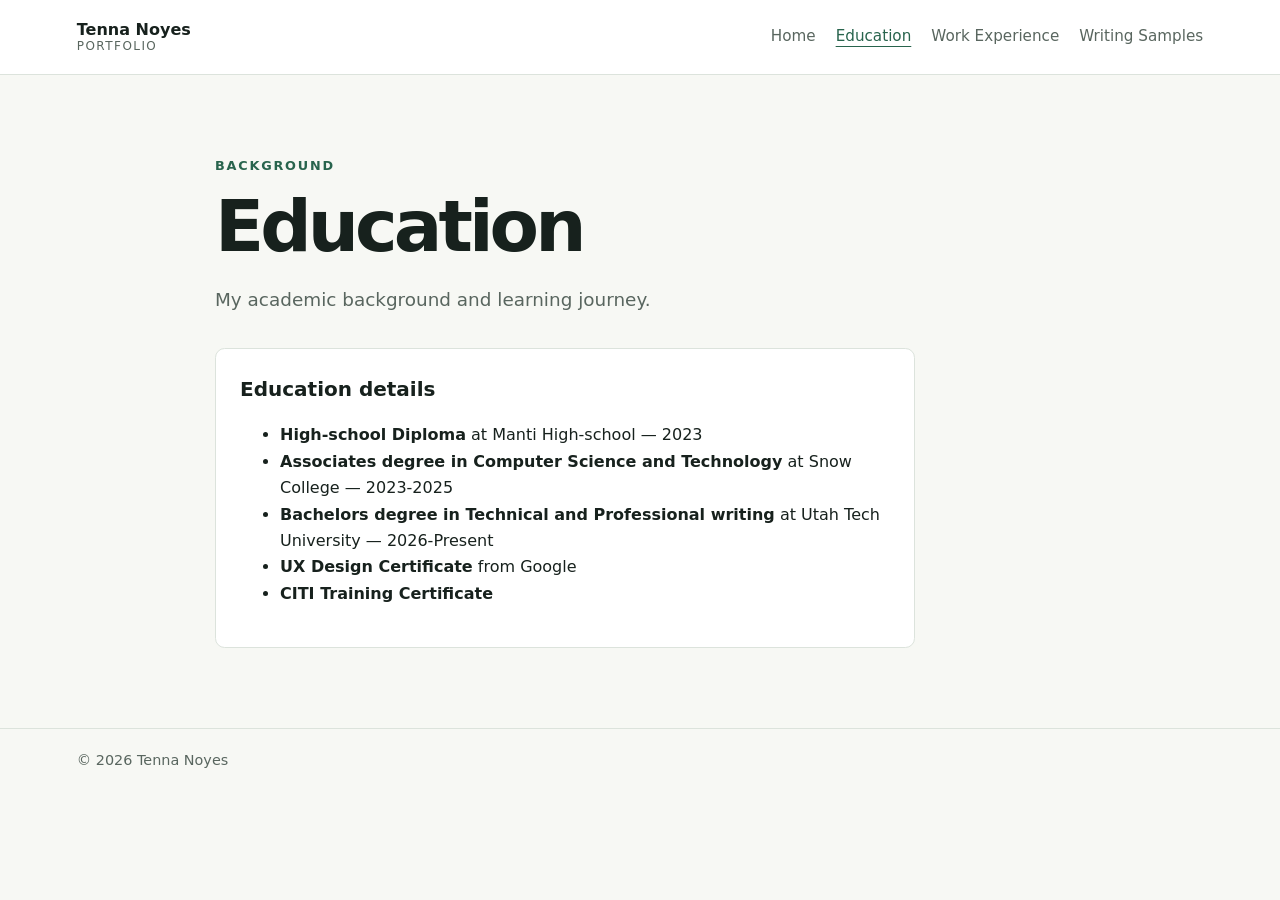
==== education.html @ 474c20e2 "Add education background entries to the education page" ====
<!doctype html>
<html lang="en">
<head>
  <meta charset="utf-8">
  <meta name="viewport" content="width=device-width, initial-scale=1">
  <meta name="description" content="Education and academic background of Tenna Noyes.">
  <title>Education | Tenna Noyes</title>
  <link rel="stylesheet" href="styles.css">
</head>
<body>
  <header class="site-header">
    <a class="brand" href="index.html">Tenna Noyes<span>Portfolio</span></a>
    <nav aria-label="Main navigation">
      <a href="index.html">Home</a>
      <a aria-current="page" href="education.html">Education</a>
      <a href="work-experience.html">Work Experience</a>
      <a href="writing-samples.html">Writing Samples</a>
    </nav>
  </header>
  <main class="content">
    <p class="eyebrow">Background</p>
    <h1>Education</h1>
    <p class="intro">My academic background and learning journey.</p>
    <section class="card" aria-labelledby="education-details">
      <h2 id="education-details">Education details</h2>
      <ul>
        <li><strong>High-school Diploma</strong> at Manti High-school — 2023</li>
        <li><strong>Associates degree in Computer Science and Technology</strong> at Snow College — 2023-2025</li>
        <li><strong>Bachelors degree in Technical and Professional writing</strong> at Utah Tech University — 2026-Present</li>
        <li><strong>UX Design Certificate</strong> from Google</li>
        <li><strong>CITI Training Certificate</strong></li>
      </ul>
    </section>
  </main>
  <footer><p>© <span id="year"></span> Tenna Noyes</p></footer>
  <script>document.getElementById('year').textContent = new Date().getFullYear();</script>
</body>
</html>
---- styles.css ----
* {
  box-sizing: border-box;
}

:root {
  color-scheme: light;
  --ink: #17211d;
  --muted: #59665f;
  --accent: #28644d;
  --paper: #f7f8f4;
  --line: #dce3dc;
}

body {
  margin: 0;
  background: var(--paper);
  color: var(--ink);
  font-family: system-ui, -apple-system, BlinkMacSystemFont, "Segoe UI", sans-serif;
  line-height: 1.65;
}

.site-header {
  display: flex;
  align-items: center;
  justify-content: space-between;
  gap: 1.5rem;
  padding: 1.25rem clamp(1.25rem, 6vw, 5rem);
  border-bottom: 1px solid var(--line);
  background: #fff;
}

.brand {
  color: var(--ink);
  font-weight: 750;
  line-height: 1.2;
  text-decoration: none;
  white-space: nowrap;
}

.brand span {
  display: block;
  color: var(--muted);
  font-size: .75rem;
  font-weight: 500;
  letter-spacing: .12em;
  text-transform: uppercase;
}

nav {
  display: flex;
  flex-wrap: wrap;
  gap: .35rem 1.25rem;
}

nav a {
  color: var(--muted);
  font-size: .95rem;
  text-decoration: none;
}

nav a:hover,
nav a[aria-current="page"] {
  color: var(--accent);
  text-decoration: underline;
  text-underline-offset: .3em;
}

.hero,
.content {
  width: min(100% - 2.5rem, 850px);
  margin: 0 auto;
}

.hero {
  min-height: 68vh;
  display: flex;
  flex-direction: column;
  align-items: flex-start;
  justify-content: center;
  padding: 5rem 0;
}

.content {
  min-height: 68vh;
  padding: 5rem 0;
}

.eyebrow {
  margin: 0 0 .75rem;
  color: var(--accent);
  font-size: .8rem;
  font-weight: 700;
  letter-spacing: .14em;
  text-transform: uppercase;
}

h1 {
  max-width: 760px;
  margin: 0;
  font-size: clamp(2.5rem, 7vw, 4.5rem);
  letter-spacing: -.055em;
  line-height: 1.08;
}

h2 {
  margin-top: 0;
  font-size: 1.25rem;
}

.intro {
  max-width: 650px;
  margin: 1.25rem 0 2rem;
  color: var(--muted);
  font-size: 1.15rem;
}

.button {
  display: inline-block;
  padding: .75rem 1.1rem;
  border-radius: .35rem;
  background: var(--accent);
  color: #fff;
  font-weight: 650;
  text-decoration: none;
}

.button:hover {
  background: #1d4d3a;
}

.card {
  max-width: 700px;
  margin-top: 2rem;
  padding: 1.5rem;
  border: 1px solid var(--line);
  border-radius: .6rem;
  background: #fff;
}

.card p {
  margin-bottom: 0;
  color: var(--muted);
}

footer {
  padding: 1.25rem clamp(1.25rem, 6vw, 5rem);
  border-top: 1px solid var(--line);
  color: var(--muted);
  font-size: .9rem;
}

footer p {
  margin: 0;
}

@media (max-width: 680px) {
  .site-header {
    align-items: flex-start;
    flex-direction: column;
  }

  nav {
    gap: .5rem 1rem;
  }

  nav a {
    font-size: .9rem;
  }

  .hero,
  .content {
    padding-top: 3.5rem;
    padding-bottom: 3.5rem;
  }
}
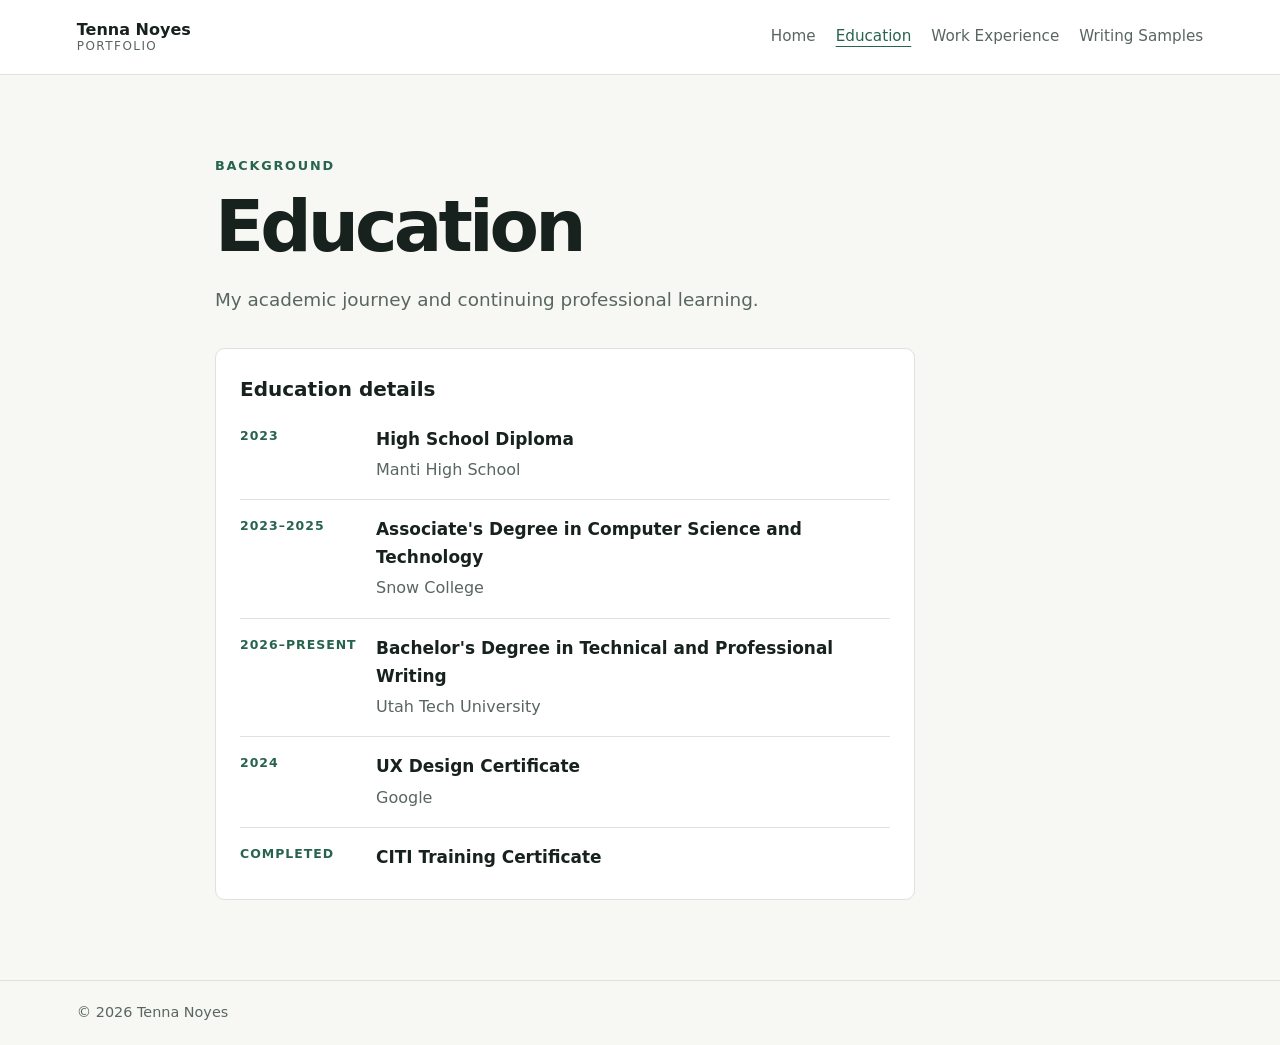
==== commit 2a736505: "Polish the education page layout and presentation while keeping the existing portfolio style." ====
--- a/education.html
+++ b/education.html
@@ -17,22 +17,62 @@
       <a href="writing-samples.html">Writing Samples</a>
     </nav>
   </header>
+
   <main class="content">
     <p class="eyebrow">Background</p>
     <h1>Education</h1>
-    <p class="intro">My academic background and learning journey.</p>
+    <p class="intro">My academic journey and continuing professional learning.</p>
+
     <section class="card" aria-labelledby="education-details">
       <h2 id="education-details">Education details</h2>
-      <ul>
-        <li><strong>High-school Diploma</strong> at Manti High-school — 2023</li>
-        <li><strong>Associates degree in Computer Science and Technology</strong> at Snow College — 2023-2025</li>
-        <li><strong>Bachelors degree in Technical and Professional writing</strong> at Utah Tech University — 2026-Present</li>
-        <li><strong>UX Design Certificate</strong> from Google</li>
-        <li><strong>CITI Training Certificate</strong></li>
+
+      <ul class="education-list">
+        <li class="education-item">
+          <span class="edu-year">2023</span>
+          <div class="edu-copy">
+            <h3>High School Diploma</h3>
+            <p>Manti High School</p>
+          </div>
+        </li>
+
+        <li class="education-item">
+          <span class="edu-year">2023–2025</span>
+          <div class="edu-copy">
+            <h3>Associate's Degree in Computer Science and Technology</h3>
+            <p>Snow College</p>
+          </div>
+        </li>
+
+        <li class="education-item">
+          <span class="edu-year">2026–Present</span>
+          <div class="edu-copy">
+            <h3>Bachelor's Degree in Technical and Professional Writing</h3>
+            <p>Utah Tech University</p>
+          </div>
+        </li>
+
+        <li class="education-item">
+          <span class="edu-year">2024</span>
+          <div class="edu-copy">
+            <h3>UX Design Certificate</h3>
+            <p>Google</p>
+          </div>
+        </li>
+
+        <li class="education-item">
+          <span class="edu-year">Completed</span>
+          <div class="edu-copy">
+            <h3>CITI Training Certificate</h3>
+          </div>
+        </li>
       </ul>
     </section>
   </main>
-  <footer><p>© <span id="year"></span> Tenna Noyes</p></footer>
+
+  <footer>
+    <p>© <span id="year"></span> Tenna Noyes</p>
+  </footer>
+
   <script>document.getElementById('year').textContent = new Date().getFullYear();</script>
 </body>
 </html>
--- a/styles.css
+++ b/styles.css
@@ -107,6 +107,11 @@
   font-size: 1.25rem;
 }
 
+h3 {
+  margin: 0 0 .2rem;
+  font-size: 1.06rem;
+}
+
 .intro {
   max-width: 650px;
   margin: 1.25rem 0 2rem;
@@ -142,6 +147,40 @@
   color: var(--muted);
 }
 
+.education-list {
+  list-style: none;
+  margin: 1.25rem 0 0;
+  padding: 0;
+  display: grid;
+  gap: 1rem;
+}
+
+.education-item {
+  display: grid;
+  grid-template-columns: 120px 1fr;
+  gap: 1rem;
+  align-items: flex-start;
+  padding-top: 1rem;
+  border-top: 1px solid var(--line);
+}
+
+.education-item:first-child {
+  padding-top: 0;
+  border-top: none;
+}
+
+.edu-year {
+  color: var(--accent);
+  font-size: .78rem;
+  font-weight: 700;
+  letter-spacing: .08em;
+  text-transform: uppercase;
+}
+
+.edu-copy p {
+  margin-top: .15rem;
+}
+
 footer {
   padding: 1.25rem clamp(1.25rem, 6vw, 5rem);
   border-top: 1px solid var(--line);
@@ -172,4 +211,9 @@
     padding-top: 3.5rem;
     padding-bottom: 3.5rem;
   }
-}
+
+  .education-item {
+    grid-template-columns: 1fr;
+    gap: .25rem;
+  }
+}
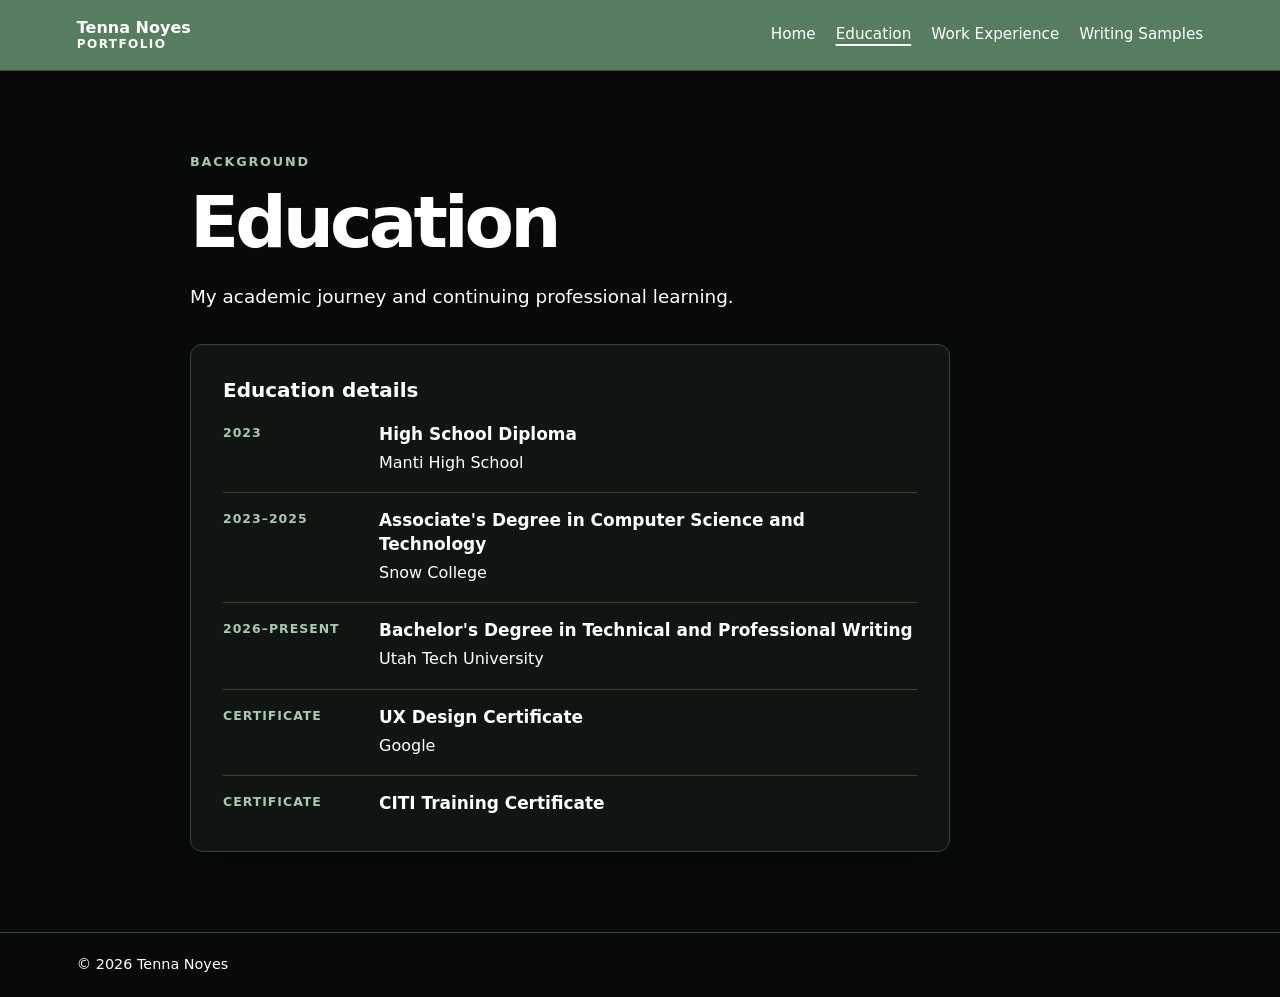
==== commit 8522b436: "Unify portfolio pages with dark theme, soft-green banners, and shared accessible styling." ====
--- a/education.html
+++ b/education.html
@@ -4,10 +4,12 @@
   <meta charset="utf-8">
   <meta name="viewport" content="width=device-width, initial-scale=1">
   <meta name="description" content="Education and academic background of Tenna Noyes.">
+  <meta name="theme-color" content="#070a08">
   <title>Education | Tenna Noyes</title>
   <link rel="stylesheet" href="styles.css">
 </head>
 <body>
+  <a class="skip-link" href="#main">Skip to content</a>
   <header class="site-header">
     <a class="brand" href="index.html">Tenna Noyes<span>Portfolio</span></a>
     <nav aria-label="Main navigation">
@@ -18,14 +20,13 @@
     </nav>
   </header>
 
-  <main class="content">
+  <main class="content" id="main">
     <p class="eyebrow">Background</p>
     <h1>Education</h1>
     <p class="intro">My academic journey and continuing professional learning.</p>
 
     <section class="card" aria-labelledby="education-details">
       <h2 id="education-details">Education details</h2>
-
       <ul class="education-list">
         <li class="education-item">
           <span class="edu-year">2023</span>
@@ -34,7 +35,6 @@
             <p>Manti High School</p>
           </div>
         </li>
-
         <li class="education-item">
           <span class="edu-year">2023–2025</span>
           <div class="edu-copy">
@@ -42,7 +42,6 @@
             <p>Snow College</p>
           </div>
         </li>
-
         <li class="education-item">
           <span class="edu-year">2026–Present</span>
           <div class="edu-copy">
@@ -50,17 +49,15 @@
             <p>Utah Tech University</p>
           </div>
         </li>
-
         <li class="education-item">
-          <span class="edu-year">2024</span>
+          <span class="edu-year">Certificate</span>
           <div class="edu-copy">
             <h3>UX Design Certificate</h3>
             <p>Google</p>
           </div>
         </li>
-
         <li class="education-item">
-          <span class="edu-year">Completed</span>
+          <span class="edu-year">Certificate</span>
           <div class="edu-copy">
             <h3>CITI Training Certificate</h3>
           </div>
@@ -69,10 +66,7 @@
     </section>
   </main>
 
-  <footer>
-    <p>© <span id="year"></span> Tenna Noyes</p>
-  </footer>
-
+  <footer><p>© <span id="year"></span> Tenna Noyes</p></footer>
   <script>document.getElementById('year').textContent = new Date().getFullYear();</script>
 </body>
 </html>
--- a/styles.css
+++ b/styles.css
@@ -3,16 +3,27 @@
 }
 
 :root {
-  color-scheme: light;
-  --ink: #17211d;
-  --muted: #59665f;
-  --accent: #28644d;
-  --paper: #f7f8f4;
-  --line: #dce3dc;
+  color-scheme: dark;
+  --ink: #fff;
+  --muted: #fff;
+  --accent: #a9c9ae;
+  --accent-deep: #567d60;
+  --paper: #070a08;
+  --surface: #101512;
+  --line: #34443a;
+  --content-width: 900px;
+}
+
+html {
+  scroll-behavior: smooth;
 }
 
 body {
-  margin: 0;
+  min-width: 320px;
+  min-height: 100vh;
+  margin: 0;
+  display: flex;
+  flex-direction: column;
   background: var(--paper);
   color: var(--ink);
   font-family: system-ui, -apple-system, BlinkMacSystemFont, "Segoe UI", sans-serif;
@@ -24,13 +35,13 @@
   align-items: center;
   justify-content: space-between;
   gap: 1.5rem;
-  padding: 1.25rem clamp(1.25rem, 6vw, 5rem);
+  padding: 1.1rem clamp(1.25rem, 6vw, 5rem);
+  background: var(--accent-deep);
   border-bottom: 1px solid var(--line);
-  background: #fff;
 }
 
 .brand {
-  color: var(--ink);
+  color: #fff;
   font-weight: 750;
   line-height: 1.2;
   text-decoration: none;
@@ -39,9 +50,9 @@
 
 .brand span {
   display: block;
-  color: var(--muted);
+  color: #fff;
   font-size: .75rem;
-  font-weight: 500;
+  font-weight: 600;
   letter-spacing: .12em;
   text-transform: uppercase;
 }
@@ -53,25 +64,48 @@
 }
 
 nav a {
-  color: var(--muted);
+  padding: .3rem 0;
+  color: #fff;
   font-size: .95rem;
   text-decoration: none;
+  text-underline-offset: .3em;
 }
 
 nav a:hover,
 nav a[aria-current="page"] {
-  color: var(--accent);
   text-decoration: underline;
-  text-underline-offset: .3em;
+  text-decoration-thickness: 2px;
+}
+
+:focus-visible {
+  outline: 3px solid var(--accent);
+  outline-offset: 4px;
+}
+
+.skip-link {
+  position: absolute;
+  z-index: 2;
+  top: .75rem;
+  left: .75rem;
+  padding: .6rem .9rem;
+  transform: translateY(-160%);
+  border-radius: .35rem;
+  background: var(--paper);
+  color: #fff;
+}
+
+.skip-link:focus {
+  transform: translateY(0);
 }
 
 .hero,
 .content {
-  width: min(100% - 2.5rem, 850px);
+  width: min(100% - 2.5rem, var(--content-width));
   margin: 0 auto;
 }
 
 .hero {
+  flex: 1;
   min-height: 68vh;
   display: flex;
   flex-direction: column;
@@ -81,7 +115,7 @@
 }
 
 .content {
-  min-height: 68vh;
+  flex: 1;
   padding: 5rem 0;
 }
 
@@ -89,7 +123,7 @@
   margin: 0 0 .75rem;
   color: var(--accent);
   font-size: .8rem;
-  font-weight: 700;
+  font-weight: 750;
   letter-spacing: .14em;
   text-transform: uppercase;
 }
@@ -103,48 +137,54 @@
 }
 
 h2 {
-  margin-top: 0;
+  margin: 0 0 1rem;
   font-size: 1.25rem;
+  line-height: 1.3;
 }
 
 h3 {
   margin: 0 0 .2rem;
   font-size: 1.06rem;
+  line-height: 1.4;
 }
 
 .intro {
   max-width: 650px;
   margin: 1.25rem 0 2rem;
-  color: var(--muted);
+  color: #fff;
   font-size: 1.15rem;
 }
 
 .button {
   display: inline-block;
   padding: .75rem 1.1rem;
-  border-radius: .35rem;
-  background: var(--accent);
-  color: #fff;
-  font-weight: 650;
+  border: 1px solid var(--accent);
+  border-radius: .4rem;
+  background: var(--accent-deep);
+  color: #fff;
+  font-weight: 700;
   text-decoration: none;
+  transition: background-color 160ms ease, transform 160ms ease;
 }
 
 .button:hover {
-  background: #1d4d3a;
+  background: #405f48;
+  transform: translateY(-2px);
 }
 
 .card {
-  max-width: 700px;
+  max-width: 760px;
   margin-top: 2rem;
-  padding: 1.5rem;
+  padding: clamp(1.25rem, 4vw, 2rem);
   border: 1px solid var(--line);
-  border-radius: .6rem;
-  background: #fff;
+  border-radius: .75rem;
+  background: var(--surface);
+  box-shadow: 0 1rem 2.5rem rgb(0 0 0 / 18%);
 }
 
 .card p {
-  margin-bottom: 0;
-  color: var(--muted);
+  margin: 0;
+  color: #fff;
 }
 
 .education-list {
@@ -157,22 +197,22 @@
 
 .education-item {
   display: grid;
-  grid-template-columns: 120px 1fr;
+  grid-template-columns: 140px 1fr;
   gap: 1rem;
-  align-items: flex-start;
+  align-items: start;
   padding-top: 1rem;
   border-top: 1px solid var(--line);
 }
 
 .education-item:first-child {
   padding-top: 0;
-  border-top: none;
+  border-top: 0;
 }
 
 .edu-year {
   color: var(--accent);
   font-size: .78rem;
-  font-weight: 700;
+  font-weight: 750;
   letter-spacing: .08em;
   text-transform: uppercase;
 }
@@ -182,9 +222,10 @@
 }
 
 footer {
+  margin-top: auto;
   padding: 1.25rem clamp(1.25rem, 6vw, 5rem);
   border-top: 1px solid var(--line);
-  color: var(--muted);
+  color: #fff;
   font-size: .9rem;
 }
 
@@ -196,6 +237,7 @@
   .site-header {
     align-items: flex-start;
     flex-direction: column;
+    gap: 1rem;
   }
 
   nav {
@@ -217,3 +259,15 @@
     gap: .25rem;
   }
 }
+
+@media (prefers-reduced-motion: reduce) {
+  html {
+    scroll-behavior: auto;
+  }
+
+  *,
+  *::before,
+  *::after {
+    transition-duration: .01ms !important;
+  }
+}
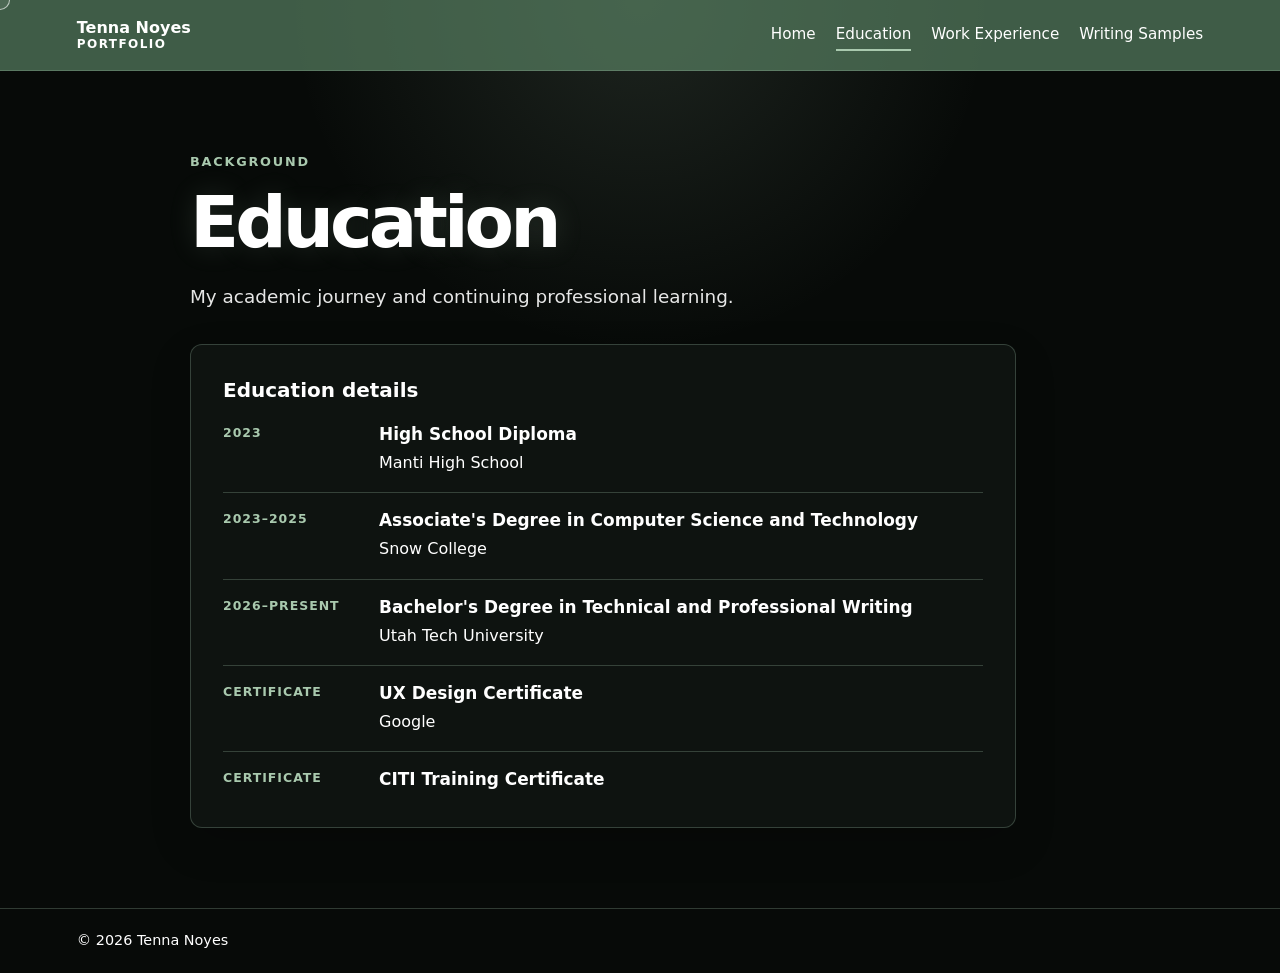
==== commit 22531aca: "Add floaty motion, soft page transitions, and custom cursor behavior to the portfolio site." ====
--- a/education.html
+++ b/education.html
@@ -67,6 +67,67 @@
   </main>
 
   <footer><p>© <span id="year"></span> Tenna Noyes</p></footer>
-  <script>document.getElementById('year').textContent = new Date().getFullYear();</script>
+  <script>
+    document.getElementById('year').textContent = new Date().getFullYear();
+
+    document.addEventListener('DOMContentLoaded', () => {
+      const body = document.body;
+      body.classList.add('is-ready');
+
+      const cursor = document.createElement('div');
+      cursor.classList.add('cursor');
+      document.body.appendChild(cursor);
+
+      const moveCursor = (event) => {
+        cursor.style.left = `${event.clientX}px`;
+        cursor.style.top = `${event.clientY}px`;
+      };
+
+      document.addEventListener('pointermove', moveCursor);
+
+      const clickableSelectors = [
+        'a',
+        'button',
+        'input',
+        'textarea',
+        'select',
+        '.button',
+        '.card',
+        '.brand',
+        'nav a'
+      ];
+
+      clickableSelectors.forEach((selector) => {
+        document.querySelectorAll(selector).forEach((element) => {
+          element.addEventListener('mouseenter', () => cursor.classList.add('is-hovering'));
+          element.addEventListener('mouseleave', () => cursor.classList.remove('is-hovering'));
+        });
+      });
+
+      document.querySelectorAll('a[href]').forEach((link) => {
+        const href = link.getAttribute('href');
+        if (!href || href.startsWith('#') || href.startsWith('mailto:') || href.startsWith('tel:')) {
+          return;
+        }
+
+        const isPageLink = href.endsWith('.html') || !href.includes('://');
+        if (!isPageLink) {
+          return;
+        }
+
+        link.addEventListener('click', (event) => {
+          if (link.target === '_blank') return;
+
+          event.preventDefault();
+          body.classList.remove('is-ready');
+          body.classList.add('page-transition');
+
+          setTimeout(() => {
+            window.location.href = href;
+          }, 220);
+        });
+      });
+    });
+  </script>
 </body>
 </html>
--- a/styles.css
+++ b/styles.css
@@ -1,17 +1,18 @@
-* {
-  box-sizing: border-box;
-}
-
 :root {
   color-scheme: dark;
   --ink: #fff;
-  --muted: #fff;
+  --muted: rgba(255, 255, 255, 0.8);
   --accent: #a9c9ae;
   --accent-deep: #567d60;
   --paper: #070a08;
   --surface: #101512;
-  --line: #34443a;
+  --line: rgba(168, 202, 177, 0.26);
   --content-width: 900px;
+  --motion-fast: 180ms;
+  --motion-medium: 260ms;
+  --ease-out: cubic-bezier(.2, .75, .25, 1);
+  --cursor-size: 18px;
+  --cursor-hover-size: 28px;
 }
 
 html {
@@ -24,10 +25,26 @@
   margin: 0;
   display: flex;
   flex-direction: column;
-  background: var(--paper);
+  background:
+    radial-gradient(circle at top, rgba(169, 201, 174, 0.14), transparent 30%),
+    var(--paper);
   color: var(--ink);
   font-family: system-ui, -apple-system, BlinkMacSystemFont, "Segoe UI", sans-serif;
   line-height: 1.65;
+  cursor: none;
+  opacity: 0;
+  transform: translateY(12px);
+  transition: opacity 420ms ease, transform 420ms ease;
+}
+
+body.is-ready {
+  opacity: 1;
+  transform: translateY(0);
+}
+
+body.page-transition {
+  opacity: 0;
+  transform: translateY(-10px);
 }
 
 .site-header {
@@ -36,8 +53,21 @@
   justify-content: space-between;
   gap: 1.5rem;
   padding: 1.1rem clamp(1.25rem, 6vw, 5rem);
-  background: var(--accent-deep);
+  background: rgba(86, 125, 96, 0.72);
   border-bottom: 1px solid var(--line);
+  backdrop-filter: blur(8px);
+  animation: floatIn 700ms var(--ease-out) both;
+}
+
+.brand,
+nav a,
+.button,
+.card,
+.education-item,
+.hero > *,
+.content > *,
+footer {
+  animation: floatIn 700ms var(--ease-out) both;
 }
 
 .brand {
@@ -46,6 +76,12 @@
   line-height: 1.2;
   text-decoration: none;
   white-space: nowrap;
+  transition: opacity var(--motion-fast) ease, transform var(--motion-fast) ease;
+}
+
+.brand:hover {
+  opacity: .82;
+  transform: translateY(-2px);
 }
 
 .brand span {
@@ -64,17 +100,36 @@
 }
 
 nav a {
+  position: relative;
   padding: .3rem 0;
   color: #fff;
   font-size: .95rem;
   text-decoration: none;
   text-underline-offset: .3em;
-}
-
-nav a:hover,
-nav a[aria-current="page"] {
-  text-decoration: underline;
-  text-decoration-thickness: 2px;
+  transition: opacity 180ms ease, transform 180ms ease;
+}
+
+nav a:hover {
+  opacity: 1;
+  transform: translateY(-1px);
+}
+
+nav a::after {
+  position: absolute;
+  right: 0;
+  bottom: .1rem;
+  left: 0;
+  height: 2px;
+  background: var(--accent);
+  content: "";
+  transform: scaleX(0);
+  transform-origin: left;
+  transition: transform var(--motion-fast) var(--ease-out);
+}
+
+nav a:hover::after,
+nav a[aria-current="page"]::after {
+  transform: scaleX(1);
 }
 
 :focus-visible {
@@ -92,6 +147,7 @@
   border-radius: .35rem;
   background: var(--paper);
   color: #fff;
+  transition: transform var(--motion-fast) ease;
 }
 
 .skip-link:focus {
@@ -126,6 +182,7 @@
   font-weight: 750;
   letter-spacing: .14em;
   text-transform: uppercase;
+  animation: pulseGlow 4.5s ease-in-out infinite alternate;
 }
 
 h1 {
@@ -134,6 +191,7 @@
   font-size: clamp(2.5rem, 7vw, 4.5rem);
   letter-spacing: -.055em;
   line-height: 1.08;
+  text-shadow: 0 0 28px rgba(169, 201, 174, 0.16);
 }
 
 h2 {
@@ -151,7 +209,7 @@
 .intro {
   max-width: 650px;
   margin: 1.25rem 0 2rem;
-  color: #fff;
+  color: rgba(255, 255, 255, 0.9);
   font-size: 1.15rem;
 }
 
@@ -164,12 +222,15 @@
   color: #fff;
   font-weight: 700;
   text-decoration: none;
-  transition: background-color 160ms ease, transform 160ms ease;
+  transition: background-color var(--motion-fast) ease, border-color var(--motion-fast) ease, box-shadow var(--motion-fast) ease, transform var(--motion-fast) var(--ease-out);
+  box-shadow: 0 0 0 rgba(0, 0, 0, 0);
 }
 
 .button:hover {
   background: #405f48;
-  transform: translateY(-2px);
+  border-color: #c4dfc8;
+  box-shadow: 0 .5rem 1.25rem rgb(0 0 0 / 24%);
+  transform: translateY(-2px) scale(1.02);
 }
 
 .card {
@@ -178,8 +239,16 @@
   padding: clamp(1.25rem, 4vw, 2rem);
   border: 1px solid var(--line);
   border-radius: .75rem;
-  background: var(--surface);
+  background: rgba(16, 21, 18, 0.92);
   box-shadow: 0 1rem 2.5rem rgb(0 0 0 / 18%);
+  transition: border-color var(--motion-medium) ease, box-shadow var(--motion-medium) ease, transform var(--motion-medium) var(--ease-out);
+  animation-delay: 0.1s;
+}
+
+.card:hover {
+  border-color: var(--accent-deep);
+  box-shadow: 0 1.25rem 3rem rgb(0 0 0 / 28%);
+  transform: translateY(-3px) scale(1.01);
 }
 
 .card p {
@@ -202,6 +271,12 @@
   align-items: start;
   padding-top: 1rem;
   border-top: 1px solid var(--line);
+  transition: border-color var(--motion-fast) ease, padding-left var(--motion-fast) var(--ease-out);
+}
+
+.education-item:hover {
+  padding-left: .35rem;
+  border-color: var(--accent-deep);
 }
 
 .education-item:first-child {
@@ -233,6 +308,62 @@
   margin: 0;
 }
 
+.cursor {
+  position: fixed;
+  left: 0;
+  top: 0;
+  width: var(--cursor-size);
+  height: var(--cursor-size);
+  border: 1px solid rgba(255, 255, 255, 0.72);
+  background: rgba(255, 255, 255, 0.08);
+  border-radius: 50%;
+  pointer-events: none;
+  transform: translate(-50%, -50%);
+  z-index: 9999;
+  mix-blend-mode: screen;
+  opacity: 0.9;
+  transition:
+    width 180ms ease,
+    height 180ms ease,
+    background-color 180ms ease,
+    border-color 180ms ease,
+    opacity 180ms ease,
+    transform 180ms ease;
+}
+
+.cursor.is-hovering {
+  width: var(--cursor-hover-size);
+  height: var(--cursor-hover-size);
+  background: rgba(255, 255, 255, 1);
+  border-color: rgba(255, 255, 255, 0);
+}
+
+@keyframes floatIn {
+  0% {
+    opacity: 0;
+    transform: translateY(18px);
+  }
+  50% {
+    opacity: 0.8;
+    transform: translateY(-5px);
+  }
+  100% {
+    opacity: 1;
+    transform: translateY(0);
+  }
+}
+
+@keyframes pulseGlow {
+  0% {
+    opacity: 0.75;
+    filter: drop-shadow(0 0 0 rgba(169, 201, 174, 0));
+  }
+  100% {
+    opacity: 1;
+    filter: drop-shadow(0 0 12px rgba(169, 201, 174, 0.22));
+  }
+}
+
 @media (max-width: 680px) {
   .site-header {
     align-items: flex-start;
@@ -260,6 +391,16 @@
   }
 }
 
+@media (pointer: coarse) {
+  .cursor {
+    display: none;
+  }
+
+  body {
+    cursor: auto;
+  }
+}
+
 @media (prefers-reduced-motion: reduce) {
   html {
     scroll-behavior: auto;
@@ -268,6 +409,9 @@
   *,
   *::before,
   *::after {
+    animation-duration: .01ms !important;
+    animation-iteration-count: 1 !important;
+    scroll-behavior: auto !important;
     transition-duration: .01ms !important;
   }
 }
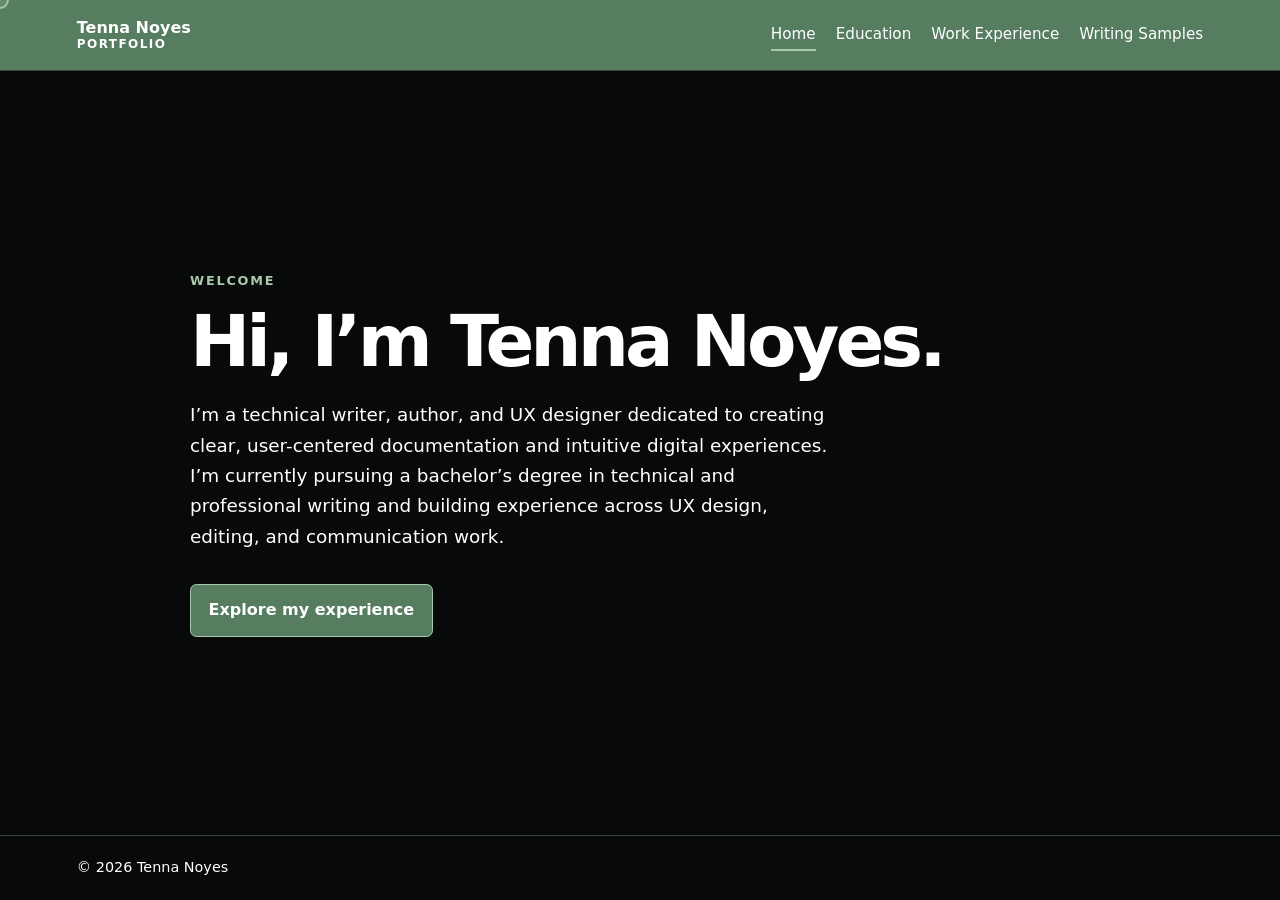
==== commit 87f08d6b: "Add shared cursor + page-transition logic and include it on every page for consistent behavior." ====
--- a/education.html
+++ b/education.html
@@ -3,9 +3,9 @@
 <head>
   <meta charset="utf-8">
   <meta name="viewport" content="width=device-width, initial-scale=1">
-  <meta name="description" content="Education and academic background of Tenna Noyes.">
+  <meta name="description" content="The portfolio of Tenna Noyes, a technical writer, author, and UX designer.">
   <meta name="theme-color" content="#070a08">
-  <title>Education | Tenna Noyes</title>
+  <title>Home | Tenna Noyes</title>
   <link rel="stylesheet" href="styles.css">
 </head>
 <body>
@@ -13,121 +13,19 @@
   <header class="site-header">
     <a class="brand" href="index.html">Tenna Noyes<span>Portfolio</span></a>
     <nav aria-label="Main navigation">
-      <a href="index.html">Home</a>
-      <a aria-current="page" href="education.html">Education</a>
+      <a aria-current="page" href="index.html">Home</a>
+      <a href="education.html">Education</a>
       <a href="work-experience.html">Work Experience</a>
       <a href="writing-samples.html">Writing Samples</a>
     </nav>
   </header>
-
-  <main class="content" id="main">
-    <p class="eyebrow">Background</p>
-    <h1>Education</h1>
-    <p class="intro">My academic journey and continuing professional learning.</p>
-
-    <section class="card" aria-labelledby="education-details">
-      <h2 id="education-details">Education details</h2>
-      <ul class="education-list">
-        <li class="education-item">
-          <span class="edu-year">2023</span>
-          <div class="edu-copy">
-            <h3>High School Diploma</h3>
-            <p>Manti High School</p>
-          </div>
-        </li>
-        <li class="education-item">
-          <span class="edu-year">2023–2025</span>
-          <div class="edu-copy">
-            <h3>Associate's Degree in Computer Science and Technology</h3>
-            <p>Snow College</p>
-          </div>
-        </li>
-        <li class="education-item">
-          <span class="edu-year">2026–Present</span>
-          <div class="edu-copy">
-            <h3>Bachelor's Degree in Technical and Professional Writing</h3>
-            <p>Utah Tech University</p>
-          </div>
-        </li>
-        <li class="education-item">
-          <span class="edu-year">Certificate</span>
-          <div class="edu-copy">
-            <h3>UX Design Certificate</h3>
-            <p>Google</p>
-          </div>
-        </li>
-        <li class="education-item">
-          <span class="edu-year">Certificate</span>
-          <div class="edu-copy">
-            <h3>CITI Training Certificate</h3>
-          </div>
-        </li>
-      </ul>
-    </section>
+  <main class="hero" id="main">
+    <p class="eyebrow">Welcome</p>
+    <h1>Hi, I’m Tenna Noyes.</h1>
+    <p class="intro">I’m a technical writer, author, and UX designer dedicated to creating clear, user-centered documentation and intuitive digital experiences. I’m currently pursuing a bachelor’s degree in technical and professional writing and building experience across UX design, editing, and communication work.</p>
+    <a class="button" href="work-experience.html">Explore my experience</a>
   </main>
-
   <footer><p>© <span id="year"></span> Tenna Noyes</p></footer>
-  <script>
-    document.getElementById('year').textContent = new Date().getFullYear();
-
-    document.addEventListener('DOMContentLoaded', () => {
-      const body = document.body;
-      body.classList.add('is-ready');
-
-      const cursor = document.createElement('div');
-      cursor.classList.add('cursor');
-      document.body.appendChild(cursor);
-
-      const moveCursor = (event) => {
-        cursor.style.left = `${event.clientX}px`;
-        cursor.style.top = `${event.clientY}px`;
-      };
-
-      document.addEventListener('pointermove', moveCursor);
-
-      const clickableSelectors = [
-        'a',
-        'button',
-        'input',
-        'textarea',
-        'select',
-        '.button',
-        '.card',
-        '.brand',
-        'nav a'
-      ];
-
-      clickableSelectors.forEach((selector) => {
-        document.querySelectorAll(selector).forEach((element) => {
-          element.addEventListener('mouseenter', () => cursor.classList.add('is-hovering'));
-          element.addEventListener('mouseleave', () => cursor.classList.remove('is-hovering'));
-        });
-      });
-
-      document.querySelectorAll('a[href]').forEach((link) => {
-        const href = link.getAttribute('href');
-        if (!href || href.startsWith('#') || href.startsWith('mailto:') || href.startsWith('tel:')) {
-          return;
-        }
-
-        const isPageLink = href.endsWith('.html') || !href.includes('://');
-        if (!isPageLink) {
-          return;
-        }
-
-        link.addEventListener('click', (event) => {
-          if (link.target === '_blank') return;
-
-          event.preventDefault();
-          body.classList.remove('is-ready');
-          body.classList.add('page-transition');
-
-          setTimeout(() => {
-            window.location.href = href;
-          }, 220);
-        });
-      });
-    });
-  </script>
+  <script src="script.js"></script>
 </body>
 </html>
--- a/styles.css
+++ b/styles.css
@@ -1,18 +1,23 @@
 :root {
   color-scheme: dark;
   --ink: #fff;
-  --muted: rgba(255, 255, 255, 0.8);
+  --muted: #fff;
   --accent: #a9c9ae;
   --accent-deep: #567d60;
   --paper: #070a08;
   --surface: #101512;
-  --line: rgba(168, 202, 177, 0.26);
+  --line: #34443a;
   --content-width: 900px;
   --motion-fast: 180ms;
   --motion-medium: 260ms;
   --ease-out: cubic-bezier(.2, .75, .25, 1);
   --cursor-size: 18px;
-  --cursor-hover-size: 28px;
+  --cursor-ring: rgba(169, 201, 174, 0.9);
+  --cursor-fill: rgba(169, 201, 174, 0.18);
+}
+
+* {
+  box-sizing: border-box;
 }
 
 html {
@@ -20,31 +25,67 @@
 }
 
 body {
+  position: relative;
   min-width: 320px;
   min-height: 100vh;
   margin: 0;
   display: flex;
   flex-direction: column;
-  background:
-    radial-gradient(circle at top, rgba(169, 201, 174, 0.14), transparent 30%),
-    var(--paper);
+  background: var(--paper);
   color: var(--ink);
   font-family: system-ui, -apple-system, BlinkMacSystemFont, "Segoe UI", sans-serif;
   line-height: 1.65;
   cursor: none;
+}
+
+.cursor {
+  position: fixed;
+  left: 0;
+  top: 0;
+  width: var(--cursor-size);
+  height: var(--cursor-size);
+  border: 2px solid var(--cursor-ring);
+  border-radius: 50%;
+  background: var(--cursor-fill);
+  pointer-events: none;
+  transform: translate(-50%, -50%);
+  transition: width 180ms ease, height 180ms ease, border-color 180ms ease, background 180ms ease, opacity 180ms ease;
+  z-index: 9999;
   opacity: 0;
-  transform: translateY(12px);
-  transition: opacity 420ms ease, transform 420ms ease;
-}
-
-body.is-ready {
+}
+
+body.is-ready .cursor {
   opacity: 1;
-  transform: translateY(0);
+}
+
+.cursor.is-hovering {
+  width: 34px;
+  height: 34px;
+  border-color: #fff;
+  background: rgba(255, 255, 255, 0.08);
 }
 
 body.page-transition {
-  opacity: 0;
-  transform: translateY(-10px);
+  pointer-events: none;
+}
+
+body.page-transition::before {
+  content: "";
+  position: fixed;
+  inset: 0;
+  background: var(--paper);
+  z-index: 9998;
+  animation: pageFade 220ms ease forwards;
+}
+
+@keyframes pageFade {
+  0% {
+    opacity: 0;
+  }
+
+  100% {
+    opacity: 1;
+  }
 }
 
 .site-header {
@@ -53,21 +94,8 @@
   justify-content: space-between;
   gap: 1.5rem;
   padding: 1.1rem clamp(1.25rem, 6vw, 5rem);
-  background: rgba(86, 125, 96, 0.72);
+  background: var(--accent-deep);
   border-bottom: 1px solid var(--line);
-  backdrop-filter: blur(8px);
-  animation: floatIn 700ms var(--ease-out) both;
-}
-
-.brand,
-nav a,
-.button,
-.card,
-.education-item,
-.hero > *,
-.content > *,
-footer {
-  animation: floatIn 700ms var(--ease-out) both;
 }
 
 .brand {
@@ -76,12 +104,11 @@
   line-height: 1.2;
   text-decoration: none;
   white-space: nowrap;
-  transition: opacity var(--motion-fast) ease, transform var(--motion-fast) ease;
+  transition: opacity var(--motion-fast) ease;
 }
 
 .brand:hover {
   opacity: .82;
-  transform: translateY(-2px);
 }
 
 .brand span {
@@ -106,12 +133,6 @@
   font-size: .95rem;
   text-decoration: none;
   text-underline-offset: .3em;
-  transition: opacity 180ms ease, transform 180ms ease;
-}
-
-nav a:hover {
-  opacity: 1;
-  transform: translateY(-1px);
 }
 
 nav a::after {
@@ -182,7 +203,6 @@
   font-weight: 750;
   letter-spacing: .14em;
   text-transform: uppercase;
-  animation: pulseGlow 4.5s ease-in-out infinite alternate;
 }
 
 h1 {
@@ -191,7 +211,6 @@
   font-size: clamp(2.5rem, 7vw, 4.5rem);
   letter-spacing: -.055em;
   line-height: 1.08;
-  text-shadow: 0 0 28px rgba(169, 201, 174, 0.16);
 }
 
 h2 {
@@ -209,7 +228,7 @@
 .intro {
   max-width: 650px;
   margin: 1.25rem 0 2rem;
-  color: rgba(255, 255, 255, 0.9);
+  color: #fff;
   font-size: 1.15rem;
 }
 
@@ -223,14 +242,13 @@
   font-weight: 700;
   text-decoration: none;
   transition: background-color var(--motion-fast) ease, border-color var(--motion-fast) ease, box-shadow var(--motion-fast) ease, transform var(--motion-fast) var(--ease-out);
-  box-shadow: 0 0 0 rgba(0, 0, 0, 0);
 }
 
 .button:hover {
   background: #405f48;
   border-color: #c4dfc8;
   box-shadow: 0 .5rem 1.25rem rgb(0 0 0 / 24%);
-  transform: translateY(-2px) scale(1.02);
+  transform: translateY(-2px);
 }
 
 .card {
@@ -239,16 +257,15 @@
   padding: clamp(1.25rem, 4vw, 2rem);
   border: 1px solid var(--line);
   border-radius: .75rem;
-  background: rgba(16, 21, 18, 0.92);
+  background: var(--surface);
   box-shadow: 0 1rem 2.5rem rgb(0 0 0 / 18%);
   transition: border-color var(--motion-medium) ease, box-shadow var(--motion-medium) ease, transform var(--motion-medium) var(--ease-out);
-  animation-delay: 0.1s;
 }
 
 .card:hover {
   border-color: var(--accent-deep);
   box-shadow: 0 1.25rem 3rem rgb(0 0 0 / 28%);
-  transform: translateY(-3px) scale(1.01);
+  transform: translateY(-3px);
 }
 
 .card p {
@@ -308,62 +325,6 @@
   margin: 0;
 }
 
-.cursor {
-  position: fixed;
-  left: 0;
-  top: 0;
-  width: var(--cursor-size);
-  height: var(--cursor-size);
-  border: 1px solid rgba(255, 255, 255, 0.72);
-  background: rgba(255, 255, 255, 0.08);
-  border-radius: 50%;
-  pointer-events: none;
-  transform: translate(-50%, -50%);
-  z-index: 9999;
-  mix-blend-mode: screen;
-  opacity: 0.9;
-  transition:
-    width 180ms ease,
-    height 180ms ease,
-    background-color 180ms ease,
-    border-color 180ms ease,
-    opacity 180ms ease,
-    transform 180ms ease;
-}
-
-.cursor.is-hovering {
-  width: var(--cursor-hover-size);
-  height: var(--cursor-hover-size);
-  background: rgba(255, 255, 255, 1);
-  border-color: rgba(255, 255, 255, 0);
-}
-
-@keyframes floatIn {
-  0% {
-    opacity: 0;
-    transform: translateY(18px);
-  }
-  50% {
-    opacity: 0.8;
-    transform: translateY(-5px);
-  }
-  100% {
-    opacity: 1;
-    transform: translateY(0);
-  }
-}
-
-@keyframes pulseGlow {
-  0% {
-    opacity: 0.75;
-    filter: drop-shadow(0 0 0 rgba(169, 201, 174, 0));
-  }
-  100% {
-    opacity: 1;
-    filter: drop-shadow(0 0 12px rgba(169, 201, 174, 0.22));
-  }
-}
-
 @media (max-width: 680px) {
   .site-header {
     align-items: flex-start;
@@ -392,12 +353,13 @@
 }
 
 @media (pointer: coarse) {
+  html,
+  body {
+    cursor: auto;
+  }
+
   .cursor {
     display: none;
-  }
-
-  body {
-    cursor: auto;
   }
 }
 
@@ -415,3 +377,4 @@
     transition-duration: .01ms !important;
   }
 }
+
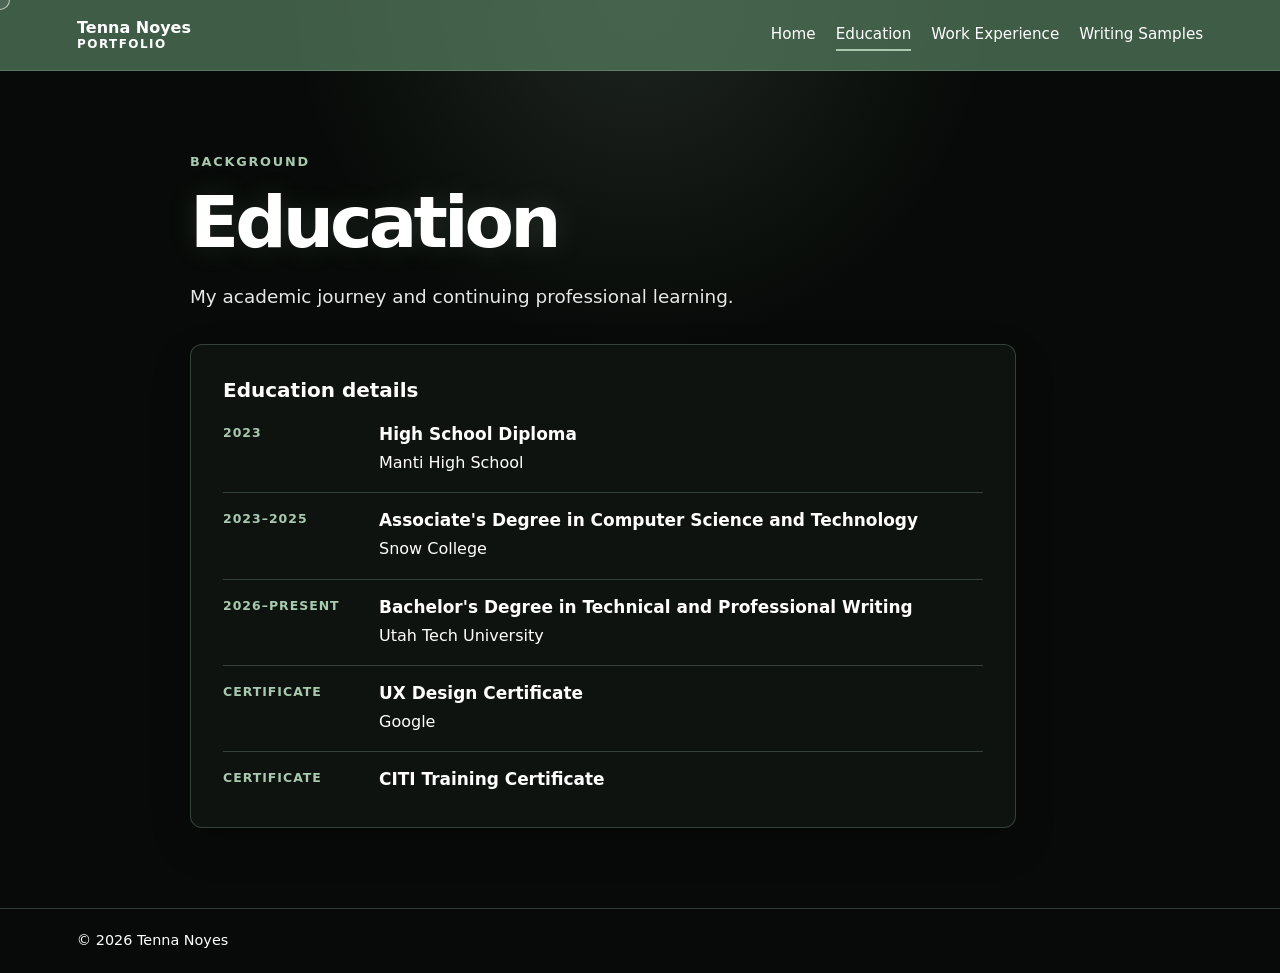
==== commit 9c536a9a: "Merge 22531aca4191476cf90c5fffa20fdc702c6f593c into 7a87ee9a6c3d8d42418674129a9a24df848ce0f3" ====
--- a/education.html
+++ b/education.html
@@ -3,9 +3,9 @@
 <head>
   <meta charset="utf-8">
   <meta name="viewport" content="width=device-width, initial-scale=1">
-  <meta name="description" content="The portfolio of Tenna Noyes, a technical writer, author, and UX designer.">
+  <meta name="description" content="Education and academic background of Tenna Noyes.">
   <meta name="theme-color" content="#070a08">
-  <title>Home | Tenna Noyes</title>
+  <title>Education | Tenna Noyes</title>
   <link rel="stylesheet" href="styles.css">
 </head>
 <body>
@@ -13,19 +13,121 @@
   <header class="site-header">
     <a class="brand" href="index.html">Tenna Noyes<span>Portfolio</span></a>
     <nav aria-label="Main navigation">
-      <a aria-current="page" href="index.html">Home</a>
-      <a href="education.html">Education</a>
+      <a href="index.html">Home</a>
+      <a aria-current="page" href="education.html">Education</a>
       <a href="work-experience.html">Work Experience</a>
       <a href="writing-samples.html">Writing Samples</a>
     </nav>
   </header>
-  <main class="hero" id="main">
-    <p class="eyebrow">Welcome</p>
-    <h1>Hi, I’m Tenna Noyes.</h1>
-    <p class="intro">I’m a technical writer, author, and UX designer dedicated to creating clear, user-centered documentation and intuitive digital experiences. I’m currently pursuing a bachelor’s degree in technical and professional writing and building experience across UX design, editing, and communication work.</p>
-    <a class="button" href="work-experience.html">Explore my experience</a>
+
+  <main class="content" id="main">
+    <p class="eyebrow">Background</p>
+    <h1>Education</h1>
+    <p class="intro">My academic journey and continuing professional learning.</p>
+
+    <section class="card" aria-labelledby="education-details">
+      <h2 id="education-details">Education details</h2>
+      <ul class="education-list">
+        <li class="education-item">
+          <span class="edu-year">2023</span>
+          <div class="edu-copy">
+            <h3>High School Diploma</h3>
+            <p>Manti High School</p>
+          </div>
+        </li>
+        <li class="education-item">
+          <span class="edu-year">2023–2025</span>
+          <div class="edu-copy">
+            <h3>Associate's Degree in Computer Science and Technology</h3>
+            <p>Snow College</p>
+          </div>
+        </li>
+        <li class="education-item">
+          <span class="edu-year">2026–Present</span>
+          <div class="edu-copy">
+            <h3>Bachelor's Degree in Technical and Professional Writing</h3>
+            <p>Utah Tech University</p>
+          </div>
+        </li>
+        <li class="education-item">
+          <span class="edu-year">Certificate</span>
+          <div class="edu-copy">
+            <h3>UX Design Certificate</h3>
+            <p>Google</p>
+          </div>
+        </li>
+        <li class="education-item">
+          <span class="edu-year">Certificate</span>
+          <div class="edu-copy">
+            <h3>CITI Training Certificate</h3>
+          </div>
+        </li>
+      </ul>
+    </section>
   </main>
+
   <footer><p>© <span id="year"></span> Tenna Noyes</p></footer>
-  <script src="script.js"></script>
+  <script>
+    document.getElementById('year').textContent = new Date().getFullYear();
+
+    document.addEventListener('DOMContentLoaded', () => {
+      const body = document.body;
+      body.classList.add('is-ready');
+
+      const cursor = document.createElement('div');
+      cursor.classList.add('cursor');
+      document.body.appendChild(cursor);
+
+      const moveCursor = (event) => {
+        cursor.style.left = `${event.clientX}px`;
+        cursor.style.top = `${event.clientY}px`;
+      };
+
+      document.addEventListener('pointermove', moveCursor);
+
+      const clickableSelectors = [
+        'a',
+        'button',
+        'input',
+        'textarea',
+        'select',
+        '.button',
+        '.card',
+        '.brand',
+        'nav a'
+      ];
+
+      clickableSelectors.forEach((selector) => {
+        document.querySelectorAll(selector).forEach((element) => {
+          element.addEventListener('mouseenter', () => cursor.classList.add('is-hovering'));
+          element.addEventListener('mouseleave', () => cursor.classList.remove('is-hovering'));
+        });
+      });
+
+      document.querySelectorAll('a[href]').forEach((link) => {
+        const href = link.getAttribute('href');
+        if (!href || href.startsWith('#') || href.startsWith('mailto:') || href.startsWith('tel:')) {
+          return;
+        }
+
+        const isPageLink = href.endsWith('.html') || !href.includes('://');
+        if (!isPageLink) {
+          return;
+        }
+
+        link.addEventListener('click', (event) => {
+          if (link.target === '_blank') return;
+
+          event.preventDefault();
+          body.classList.remove('is-ready');
+          body.classList.add('page-transition');
+
+          setTimeout(() => {
+            window.location.href = href;
+          }, 220);
+        });
+      });
+    });
+  </script>
 </body>
 </html>
--- a/styles.css
+++ b/styles.css
@@ -1,23 +1,18 @@
 :root {
   color-scheme: dark;
   --ink: #fff;
-  --muted: #fff;
+  --muted: rgba(255, 255, 255, 0.8);
   --accent: #a9c9ae;
   --accent-deep: #567d60;
   --paper: #070a08;
   --surface: #101512;
-  --line: #34443a;
+  --line: rgba(168, 202, 177, 0.26);
   --content-width: 900px;
   --motion-fast: 180ms;
   --motion-medium: 260ms;
   --ease-out: cubic-bezier(.2, .75, .25, 1);
   --cursor-size: 18px;
-  --cursor-ring: rgba(169, 201, 174, 0.9);
-  --cursor-fill: rgba(169, 201, 174, 0.18);
-}
-
-* {
-  box-sizing: border-box;
+  --cursor-hover-size: 28px;
 }
 
 html {
@@ -25,67 +20,31 @@
 }
 
 body {
-  position: relative;
   min-width: 320px;
   min-height: 100vh;
   margin: 0;
   display: flex;
   flex-direction: column;
-  background: var(--paper);
+  background:
+    radial-gradient(circle at top, rgba(169, 201, 174, 0.14), transparent 30%),
+    var(--paper);
   color: var(--ink);
   font-family: system-ui, -apple-system, BlinkMacSystemFont, "Segoe UI", sans-serif;
   line-height: 1.65;
   cursor: none;
-}
-
-.cursor {
-  position: fixed;
-  left: 0;
-  top: 0;
-  width: var(--cursor-size);
-  height: var(--cursor-size);
-  border: 2px solid var(--cursor-ring);
-  border-radius: 50%;
-  background: var(--cursor-fill);
-  pointer-events: none;
-  transform: translate(-50%, -50%);
-  transition: width 180ms ease, height 180ms ease, border-color 180ms ease, background 180ms ease, opacity 180ms ease;
-  z-index: 9999;
   opacity: 0;
-}
-
-body.is-ready .cursor {
+  transform: translateY(12px);
+  transition: opacity 420ms ease, transform 420ms ease;
+}
+
+body.is-ready {
   opacity: 1;
-}
-
-.cursor.is-hovering {
-  width: 34px;
-  height: 34px;
-  border-color: #fff;
-  background: rgba(255, 255, 255, 0.08);
+  transform: translateY(0);
 }
 
 body.page-transition {
-  pointer-events: none;
-}
-
-body.page-transition::before {
-  content: "";
-  position: fixed;
-  inset: 0;
-  background: var(--paper);
-  z-index: 9998;
-  animation: pageFade 220ms ease forwards;
-}
-
-@keyframes pageFade {
-  0% {
-    opacity: 0;
-  }
-
-  100% {
-    opacity: 1;
-  }
+  opacity: 0;
+  transform: translateY(-10px);
 }
 
 .site-header {
@@ -94,8 +53,21 @@
   justify-content: space-between;
   gap: 1.5rem;
   padding: 1.1rem clamp(1.25rem, 6vw, 5rem);
-  background: var(--accent-deep);
+  background: rgba(86, 125, 96, 0.72);
   border-bottom: 1px solid var(--line);
+  backdrop-filter: blur(8px);
+  animation: floatIn 700ms var(--ease-out) both;
+}
+
+.brand,
+nav a,
+.button,
+.card,
+.education-item,
+.hero > *,
+.content > *,
+footer {
+  animation: floatIn 700ms var(--ease-out) both;
 }
 
 .brand {
@@ -104,11 +76,12 @@
   line-height: 1.2;
   text-decoration: none;
   white-space: nowrap;
-  transition: opacity var(--motion-fast) ease;
+  transition: opacity var(--motion-fast) ease, transform var(--motion-fast) ease;
 }
 
 .brand:hover {
   opacity: .82;
+  transform: translateY(-2px);
 }
 
 .brand span {
@@ -133,6 +106,12 @@
   font-size: .95rem;
   text-decoration: none;
   text-underline-offset: .3em;
+  transition: opacity 180ms ease, transform 180ms ease;
+}
+
+nav a:hover {
+  opacity: 1;
+  transform: translateY(-1px);
 }
 
 nav a::after {
@@ -203,6 +182,7 @@
   font-weight: 750;
   letter-spacing: .14em;
   text-transform: uppercase;
+  animation: pulseGlow 4.5s ease-in-out infinite alternate;
 }
 
 h1 {
@@ -211,6 +191,7 @@
   font-size: clamp(2.5rem, 7vw, 4.5rem);
   letter-spacing: -.055em;
   line-height: 1.08;
+  text-shadow: 0 0 28px rgba(169, 201, 174, 0.16);
 }
 
 h2 {
@@ -228,7 +209,7 @@
 .intro {
   max-width: 650px;
   margin: 1.25rem 0 2rem;
-  color: #fff;
+  color: rgba(255, 255, 255, 0.9);
   font-size: 1.15rem;
 }
 
@@ -242,13 +223,14 @@
   font-weight: 700;
   text-decoration: none;
   transition: background-color var(--motion-fast) ease, border-color var(--motion-fast) ease, box-shadow var(--motion-fast) ease, transform var(--motion-fast) var(--ease-out);
+  box-shadow: 0 0 0 rgba(0, 0, 0, 0);
 }
 
 .button:hover {
   background: #405f48;
   border-color: #c4dfc8;
   box-shadow: 0 .5rem 1.25rem rgb(0 0 0 / 24%);
-  transform: translateY(-2px);
+  transform: translateY(-2px) scale(1.02);
 }
 
 .card {
@@ -257,15 +239,16 @@
   padding: clamp(1.25rem, 4vw, 2rem);
   border: 1px solid var(--line);
   border-radius: .75rem;
-  background: var(--surface);
+  background: rgba(16, 21, 18, 0.92);
   box-shadow: 0 1rem 2.5rem rgb(0 0 0 / 18%);
   transition: border-color var(--motion-medium) ease, box-shadow var(--motion-medium) ease, transform var(--motion-medium) var(--ease-out);
+  animation-delay: 0.1s;
 }
 
 .card:hover {
   border-color: var(--accent-deep);
   box-shadow: 0 1.25rem 3rem rgb(0 0 0 / 28%);
-  transform: translateY(-3px);
+  transform: translateY(-3px) scale(1.01);
 }
 
 .card p {
@@ -325,6 +308,62 @@
   margin: 0;
 }
 
+.cursor {
+  position: fixed;
+  left: 0;
+  top: 0;
+  width: var(--cursor-size);
+  height: var(--cursor-size);
+  border: 1px solid rgba(255, 255, 255, 0.72);
+  background: rgba(255, 255, 255, 0.08);
+  border-radius: 50%;
+  pointer-events: none;
+  transform: translate(-50%, -50%);
+  z-index: 9999;
+  mix-blend-mode: screen;
+  opacity: 0.9;
+  transition:
+    width 180ms ease,
+    height 180ms ease,
+    background-color 180ms ease,
+    border-color 180ms ease,
+    opacity 180ms ease,
+    transform 180ms ease;
+}
+
+.cursor.is-hovering {
+  width: var(--cursor-hover-size);
+  height: var(--cursor-hover-size);
+  background: rgba(255, 255, 255, 1);
+  border-color: rgba(255, 255, 255, 0);
+}
+
+@keyframes floatIn {
+  0% {
+    opacity: 0;
+    transform: translateY(18px);
+  }
+  50% {
+    opacity: 0.8;
+    transform: translateY(-5px);
+  }
+  100% {
+    opacity: 1;
+    transform: translateY(0);
+  }
+}
+
+@keyframes pulseGlow {
+  0% {
+    opacity: 0.75;
+    filter: drop-shadow(0 0 0 rgba(169, 201, 174, 0));
+  }
+  100% {
+    opacity: 1;
+    filter: drop-shadow(0 0 12px rgba(169, 201, 174, 0.22));
+  }
+}
+
 @media (max-width: 680px) {
   .site-header {
     align-items: flex-start;
@@ -353,13 +392,12 @@
 }
 
 @media (pointer: coarse) {
-  html,
+  .cursor {
+    display: none;
+  }
+
   body {
     cursor: auto;
-  }
-
-  .cursor {
-    display: none;
   }
 }
 
@@ -377,4 +415,3 @@
     transition-duration: .01ms !important;
   }
 }
-
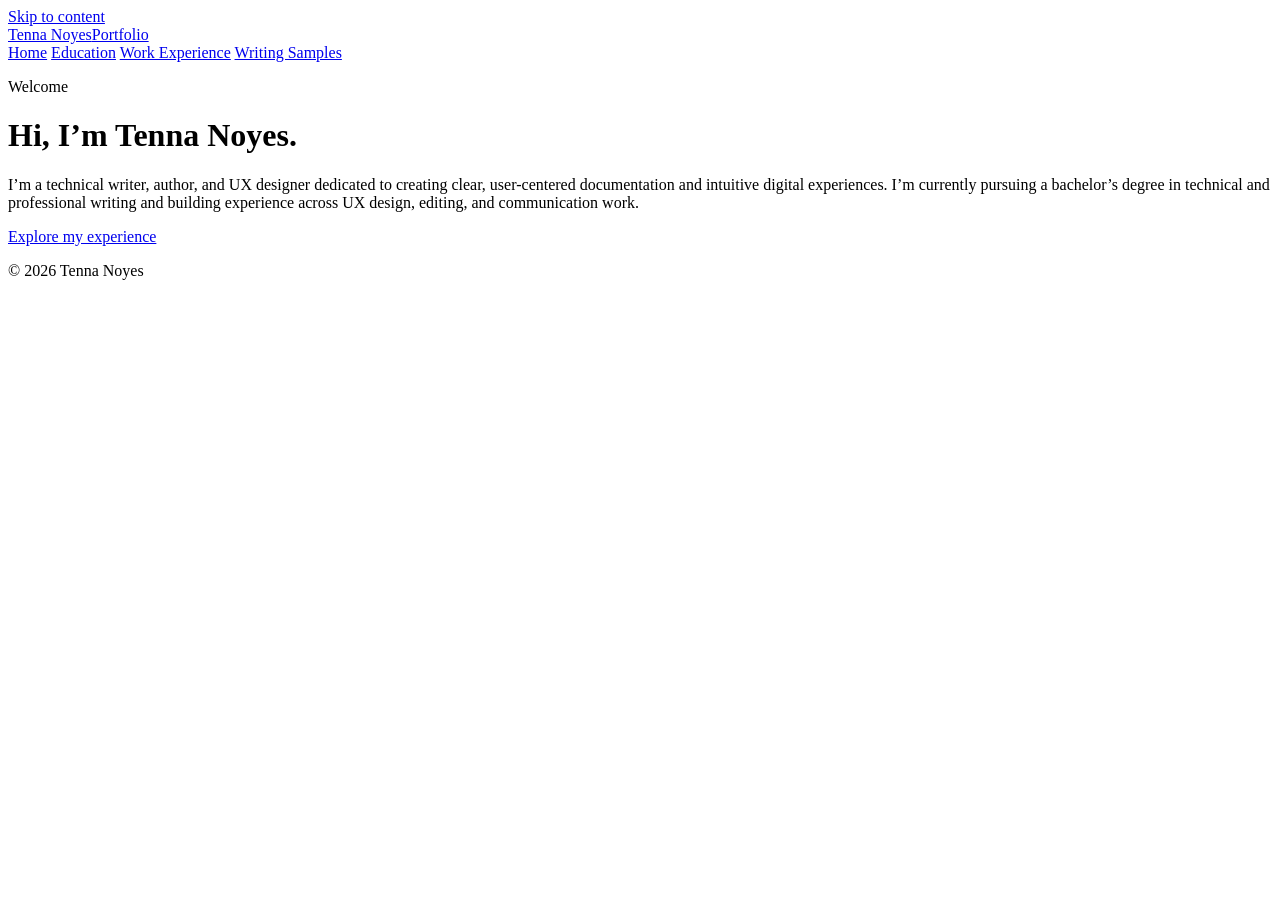
==== commit c7a6483b: "Merge pull request #2 from noyestenna-aaa/fix/page-transitions-custom-cursor Fix/page transitions cu" ====
--- a/education.html
+++ b/education.html
@@ -3,9 +3,9 @@
 <head>
   <meta charset="utf-8">
   <meta name="viewport" content="width=device-width, initial-scale=1">
-  <meta name="description" content="Education and academic background of Tenna Noyes.">
+  <meta name="description" content="The portfolio of Tenna Noyes, a technical writer, author, and UX designer.">
   <meta name="theme-color" content="#070a08">
-  <title>Education | Tenna Noyes</title>
+  <title>Home | Tenna Noyes</title>
   <link rel="stylesheet" href="styles.css">
 </head>
 <body>
@@ -13,121 +13,19 @@
   <header class="site-header">
     <a class="brand" href="index.html">Tenna Noyes<span>Portfolio</span></a>
     <nav aria-label="Main navigation">
-      <a href="index.html">Home</a>
-      <a aria-current="page" href="education.html">Education</a>
+      <a aria-current="page" href="index.html">Home</a>
+      <a href="education.html">Education</a>
       <a href="work-experience.html">Work Experience</a>
       <a href="writing-samples.html">Writing Samples</a>
     </nav>
   </header>
-
-  <main class="content" id="main">
-    <p class="eyebrow">Background</p>
-    <h1>Education</h1>
-    <p class="intro">My academic journey and continuing professional learning.</p>
-
-    <section class="card" aria-labelledby="education-details">
-      <h2 id="education-details">Education details</h2>
-      <ul class="education-list">
-        <li class="education-item">
-          <span class="edu-year">2023</span>
-          <div class="edu-copy">
-            <h3>High School Diploma</h3>
-            <p>Manti High School</p>
-          </div>
-        </li>
-        <li class="education-item">
-          <span class="edu-year">2023–2025</span>
-          <div class="edu-copy">
-            <h3>Associate's Degree in Computer Science and Technology</h3>
-            <p>Snow College</p>
-          </div>
-        </li>
-        <li class="education-item">
-          <span class="edu-year">2026–Present</span>
-          <div class="edu-copy">
-            <h3>Bachelor's Degree in Technical and Professional Writing</h3>
-            <p>Utah Tech University</p>
-          </div>
-        </li>
-        <li class="education-item">
-          <span class="edu-year">Certificate</span>
-          <div class="edu-copy">
-            <h3>UX Design Certificate</h3>
-            <p>Google</p>
-          </div>
-        </li>
-        <li class="education-item">
-          <span class="edu-year">Certificate</span>
-          <div class="edu-copy">
-            <h3>CITI Training Certificate</h3>
-          </div>
-        </li>
-      </ul>
-    </section>
+  <main class="hero" id="main">
+    <p class="eyebrow">Welcome</p>
+    <h1>Hi, I’m Tenna Noyes.</h1>
+    <p class="intro">I’m a technical writer, author, and UX designer dedicated to creating clear, user-centered documentation and intuitive digital experiences. I’m currently pursuing a bachelor’s degree in technical and professional writing and building experience across UX design, editing, and communication work.</p>
+    <a class="button" href="work-experience.html">Explore my experience</a>
   </main>
-
   <footer><p>© <span id="year"></span> Tenna Noyes</p></footer>
-  <script>
-    document.getElementById('year').textContent = new Date().getFullYear();
-
-    document.addEventListener('DOMContentLoaded', () => {
-      const body = document.body;
-      body.classList.add('is-ready');
-
-      const cursor = document.createElement('div');
-      cursor.classList.add('cursor');
-      document.body.appendChild(cursor);
-
-      const moveCursor = (event) => {
-        cursor.style.left = `${event.clientX}px`;
-        cursor.style.top = `${event.clientY}px`;
-      };
-
-      document.addEventListener('pointermove', moveCursor);
-
-      const clickableSelectors = [
-        'a',
-        'button',
-        'input',
-        'textarea',
-        'select',
-        '.button',
-        '.card',
-        '.brand',
-        'nav a'
-      ];
-
-      clickableSelectors.forEach((selector) => {
-        document.querySelectorAll(selector).forEach((element) => {
-          element.addEventListener('mouseenter', () => cursor.classList.add('is-hovering'));
-          element.addEventListener('mouseleave', () => cursor.classList.remove('is-hovering'));
-        });
-      });
-
-      document.querySelectorAll('a[href]').forEach((link) => {
-        const href = link.getAttribute('href');
-        if (!href || href.startsWith('#') || href.startsWith('mailto:') || href.startsWith('tel:')) {
-          return;
-        }
-
-        const isPageLink = href.endsWith('.html') || !href.includes('://');
-        if (!isPageLink) {
-          return;
-        }
-
-        link.addEventListener('click', (event) => {
-          if (link.target === '_blank') return;
-
-          event.preventDefault();
-          body.classList.remove('is-ready');
-          body.classList.add('page-transition');
-
-          setTimeout(() => {
-            window.location.href = href;
-          }, 220);
-        });
-      });
-    });
-  </script>
+  <script src="script.js"></script>
 </body>
 </html>
--- a/styles.css
+++ b/styles.css
@@ -1,417 +1,61 @@
-:root {
-  color-scheme: dark;
-  --ink: #fff;
-  --muted: rgba(255, 255, 255, 0.8);
-  --accent: #a9c9ae;
-  --accent-deep: #567d60;
-  --paper: #070a08;
-  --surface: #101512;
-  --line: rgba(168, 202, 177, 0.26);
-  --content-width: 900px;
-  --motion-fast: 180ms;
-  --motion-medium: 260ms;
-  --ease-out: cubic-bezier(.2, .75, .25, 1);
-  --cursor-size: 18px;
-  --cursor-hover-size: 28px;
+.sample-grid {
+  display: grid;
+  grid-template-columns: repeat(auto-fit, minmax(240px, 1fr));
+  gap: 1.25rem;
+  margin-top: 2rem;
 }
 
-html {
-  scroll-behavior: smooth;
+.sample-card {
+  display: flex;
+  flex-direction: column;
+  gap: .75rem;
+  min-height: 260px;
+  padding: 1.5rem;
+  border: 1px solid var(--line);
+  border-radius: .8rem;
+  background: var(--surface);
+  box-shadow: 0 1rem 2.5rem rgb(0 0 0 / 12%);
+  transition: transform var(--motion-medium) var(--ease-out), border-color var(--motion-medium) ease, box-shadow var(--motion-medium) ease;
 }
 
-body {
-  min-width: 320px;
-  min-height: 100vh;
-  margin: 0;
-  display: flex;
-  flex-direction: column;
-  background:
-    radial-gradient(circle at top, rgba(169, 201, 174, 0.14), transparent 30%),
-    var(--paper);
-  color: var(--ink);
-  font-family: system-ui, -apple-system, BlinkMacSystemFont, "Segoe UI", sans-serif;
-  line-height: 1.65;
-  cursor: none;
-  opacity: 0;
-  transform: translateY(12px);
-  transition: opacity 420ms ease, transform 420ms ease;
+.sample-card:hover {
+  transform: translateY(-3px);
+  border-color: var(--accent-deep);
+  box-shadow: 0 1.25rem 3rem rgb(0 0 0 / 20%);
 }
 
-body.is-ready {
-  opacity: 1;
-  transform: translateY(0);
+.sample-card h2 {
+  margin: 0;
+  font-size: 1.25rem;
 }
 
-body.page-transition {
-  opacity: 0;
-  transform: translateY(-10px);
-}
-
-.site-header {
-  display: flex;
-  align-items: center;
-  justify-content: space-between;
-  gap: 1.5rem;
-  padding: 1.1rem clamp(1.25rem, 6vw, 5rem);
-  background: rgba(86, 125, 96, 0.72);
-  border-bottom: 1px solid var(--line);
-  backdrop-filter: blur(8px);
-  animation: floatIn 700ms var(--ease-out) both;
-}
-
-.brand,
-nav a,
-.button,
-.card,
-.education-item,
-.hero > *,
-.content > *,
-footer {
-  animation: floatIn 700ms var(--ease-out) both;
-}
-
-.brand {
-  color: #fff;
-  font-weight: 750;
-  line-height: 1.2;
-  text-decoration: none;
-  white-space: nowrap;
-  transition: opacity var(--motion-fast) ease, transform var(--motion-fast) ease;
-}
-
-.brand:hover {
-  opacity: .82;
-  transform: translateY(-2px);
-}
-
-.brand span {
-  display: block;
-  color: #fff;
-  font-size: .75rem;
-  font-weight: 600;
+.sample-tag {
+  margin: 0;
+  color: var(--accent);
+  font-size: .72rem;
+  font-weight: 800;
   letter-spacing: .12em;
   text-transform: uppercase;
 }
 
-nav {
-  display: flex;
-  flex-wrap: wrap;
-  gap: .35rem 1.25rem;
+.sample-meta {
+  margin: 0;
+  color: rgba(255, 255, 255, 0.75);
+  font-size: .9rem;
 }
 
-nav a {
-  position: relative;
-  padding: .3rem 0;
-  color: #fff;
-  font-size: .95rem;
-  text-decoration: none;
-  text-underline-offset: .3em;
-  transition: opacity 180ms ease, transform 180ms ease;
-}
-
-nav a:hover {
-  opacity: 1;
-  transform: translateY(-1px);
-}
-
-nav a::after {
-  position: absolute;
-  right: 0;
-  bottom: .1rem;
-  left: 0;
-  height: 2px;
-  background: var(--accent);
-  content: "";
-  transform: scaleX(0);
-  transform-origin: left;
-  transition: transform var(--motion-fast) var(--ease-out);
-}
-
-nav a:hover::after,
-nav a[aria-current="page"]::after {
-  transform: scaleX(1);
-}
-
-:focus-visible {
-  outline: 3px solid var(--accent);
-  outline-offset: 4px;
-}
-
-.skip-link {
-  position: absolute;
-  z-index: 2;
-  top: .75rem;
-  left: .75rem;
-  padding: .6rem .9rem;
-  transform: translateY(-160%);
-  border-radius: .35rem;
-  background: var(--paper);
-  color: #fff;
-  transition: transform var(--motion-fast) ease;
-}
-
-.skip-link:focus {
-  transform: translateY(0);
-}
-
-.hero,
-.content {
-  width: min(100% - 2.5rem, var(--content-width));
-  margin: 0 auto;
-}
-
-.hero {
-  flex: 1;
-  min-height: 68vh;
-  display: flex;
-  flex-direction: column;
-  align-items: flex-start;
-  justify-content: center;
-  padding: 5rem 0;
-}
-
-.content {
-  flex: 1;
-  padding: 5rem 0;
-}
-
-.eyebrow {
-  margin: 0 0 .75rem;
-  color: var(--accent);
-  font-size: .8rem;
-  font-weight: 750;
-  letter-spacing: .14em;
-  text-transform: uppercase;
-  animation: pulseGlow 4.5s ease-in-out infinite alternate;
-}
-
-h1 {
-  max-width: 760px;
-  margin: 0;
-  font-size: clamp(2.5rem, 7vw, 4.5rem);
-  letter-spacing: -.055em;
-  line-height: 1.08;
-  text-shadow: 0 0 28px rgba(169, 201, 174, 0.16);
-}
-
-h2 {
-  margin: 0 0 1rem;
-  font-size: 1.25rem;
-  line-height: 1.3;
-}
-
-h3 {
-  margin: 0 0 .2rem;
-  font-size: 1.06rem;
-  line-height: 1.4;
-}
-
-.intro {
-  max-width: 650px;
-  margin: 1.25rem 0 2rem;
-  color: rgba(255, 255, 255, 0.9);
-  font-size: 1.15rem;
-}
-
-.button {
-  display: inline-block;
-  padding: .75rem 1.1rem;
-  border: 1px solid var(--accent);
-  border-radius: .4rem;
-  background: var(--accent-deep);
-  color: #fff;
-  font-weight: 700;
-  text-decoration: none;
-  transition: background-color var(--motion-fast) ease, border-color var(--motion-fast) ease, box-shadow var(--motion-fast) ease, transform var(--motion-fast) var(--ease-out);
-  box-shadow: 0 0 0 rgba(0, 0, 0, 0);
-}
-
-.button:hover {
-  background: #405f48;
-  border-color: #c4dfc8;
-  box-shadow: 0 .5rem 1.25rem rgb(0 0 0 / 24%);
-  transform: translateY(-2px) scale(1.02);
-}
-
-.card {
-  max-width: 760px;
-  margin-top: 2rem;
-  padding: clamp(1.25rem, 4vw, 2rem);
-  border: 1px solid var(--line);
-  border-radius: .75rem;
-  background: rgba(16, 21, 18, 0.92);
-  box-shadow: 0 1rem 2.5rem rgb(0 0 0 / 18%);
-  transition: border-color var(--motion-medium) ease, box-shadow var(--motion-medium) ease, transform var(--motion-medium) var(--ease-out);
-  animation-delay: 0.1s;
-}
-
-.card:hover {
-  border-color: var(--accent-deep);
-  box-shadow: 0 1.25rem 3rem rgb(0 0 0 / 28%);
-  transform: translateY(-3px) scale(1.01);
-}
-
-.card p {
+.sample-card p:not(.sample-tag):not(.sample-meta) {
   margin: 0;
   color: #fff;
 }
 
-.education-list {
-  list-style: none;
-  margin: 1.25rem 0 0;
-  padding: 0;
-  display: grid;
-  gap: 1rem;
-}
-
-.education-item {
-  display: grid;
-  grid-template-columns: 140px 1fr;
-  gap: 1rem;
-  align-items: start;
-  padding-top: 1rem;
-  border-top: 1px solid var(--line);
-  transition: border-color var(--motion-fast) ease, padding-left var(--motion-fast) var(--ease-out);
-}
-
-.education-item:hover {
-  padding-left: .35rem;
-  border-color: var(--accent-deep);
-}
-
-.education-item:first-child {
-  padding-top: 0;
-  border-top: 0;
-}
-
-.edu-year {
-  color: var(--accent);
-  font-size: .78rem;
-  font-weight: 750;
-  letter-spacing: .08em;
-  text-transform: uppercase;
-}
-
-.edu-copy p {
-  margin-top: .15rem;
-}
-
-footer {
+.secondary-button {
   margin-top: auto;
-  padding: 1.25rem clamp(1.25rem, 6vw, 5rem);
-  border-top: 1px solid var(--line);
-  color: #fff;
-  font-size: .9rem;
-}
-
-footer p {
-  margin: 0;
-}
-
-.cursor {
-  position: fixed;
-  left: 0;
-  top: 0;
-  width: var(--cursor-size);
-  height: var(--cursor-size);
-  border: 1px solid rgba(255, 255, 255, 0.72);
-  background: rgba(255, 255, 255, 0.08);
-  border-radius: 50%;
-  pointer-events: none;
-  transform: translate(-50%, -50%);
-  z-index: 9999;
-  mix-blend-mode: screen;
-  opacity: 0.9;
-  transition:
-    width 180ms ease,
-    height 180ms ease,
-    background-color 180ms ease,
-    border-color 180ms ease,
-    opacity 180ms ease,
-    transform 180ms ease;
-}
-
-.cursor.is-hovering {
-  width: var(--cursor-hover-size);
-  height: var(--cursor-hover-size);
-  background: rgba(255, 255, 255, 1);
-  border-color: rgba(255, 255, 255, 0);
-}
-
-@keyframes floatIn {
-  0% {
-    opacity: 0;
-    transform: translateY(18px);
-  }
-  50% {
-    opacity: 0.8;
-    transform: translateY(-5px);
-  }
-  100% {
-    opacity: 1;
-    transform: translateY(0);
-  }
-}
-
-@keyframes pulseGlow {
-  0% {
-    opacity: 0.75;
-    filter: drop-shadow(0 0 0 rgba(169, 201, 174, 0));
-  }
-  100% {
-    opacity: 1;
-    filter: drop-shadow(0 0 12px rgba(169, 201, 174, 0.22));
-  }
+  width: fit-content;
 }
 
 @media (max-width: 680px) {
-  .site-header {
-    align-items: flex-start;
-    flex-direction: column;
-    gap: 1rem;
-  }
-
-  nav {
-    gap: .5rem 1rem;
-  }
-
-  nav a {
-    font-size: .9rem;
-  }
-
-  .hero,
-  .content {
-    padding-top: 3.5rem;
-    padding-bottom: 3.5rem;
-  }
-
-  .education-item {
+  .sample-grid {
     grid-template-columns: 1fr;
-    gap: .25rem;
   }
 }
-
-@media (pointer: coarse) {
-  .cursor {
-    display: none;
-  }
-
-  body {
-    cursor: auto;
-  }
-}
-
-@media (prefers-reduced-motion: reduce) {
-  html {
-    scroll-behavior: auto;
-  }
-
-  *,
-  *::before,
-  *::after {
-    animation-duration: .01ms !important;
-    animation-iteration-count: 1 !important;
-    scroll-behavior: auto !important;
-    transition-duration: .01ms !important;
-  }
-}
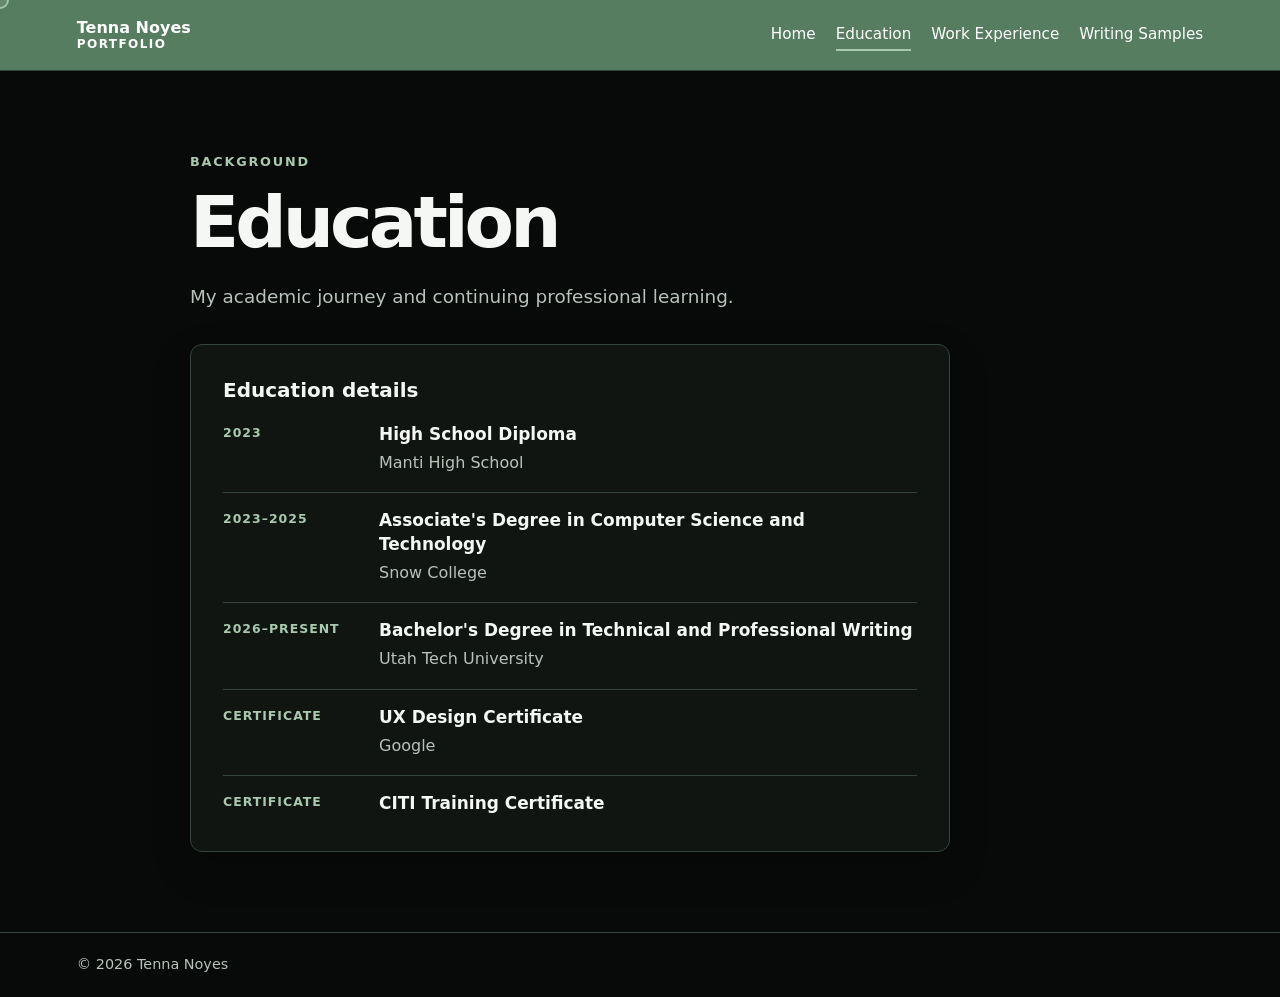
==== commit 526ce235: "Fix the Education page so it matches the portfolio structure and navigation" ====
--- a/education.html
+++ b/education.html
@@ -3,9 +3,9 @@
 <head>
   <meta charset="utf-8">
   <meta name="viewport" content="width=device-width, initial-scale=1">
-  <meta name="description" content="The portfolio of Tenna Noyes, a technical writer, author, and UX designer.">
+  <meta name="description" content="Education and academic background of Tenna Noyes.">
   <meta name="theme-color" content="#070a08">
-  <title>Home | Tenna Noyes</title>
+  <title>Education | Tenna Noyes</title>
   <link rel="stylesheet" href="styles.css">
 </head>
 <body>
@@ -13,18 +13,59 @@
   <header class="site-header">
     <a class="brand" href="index.html">Tenna Noyes<span>Portfolio</span></a>
     <nav aria-label="Main navigation">
-      <a aria-current="page" href="index.html">Home</a>
-      <a href="education.html">Education</a>
+      <a href="index.html">Home</a>
+      <a aria-current="page" href="education.html">Education</a>
       <a href="work-experience.html">Work Experience</a>
       <a href="writing-samples.html">Writing Samples</a>
     </nav>
   </header>
-  <main class="hero" id="main">
-    <p class="eyebrow">Welcome</p>
-    <h1>Hi, I’m Tenna Noyes.</h1>
-    <p class="intro">I’m a technical writer, author, and UX designer dedicated to creating clear, user-centered documentation and intuitive digital experiences. I’m currently pursuing a bachelor’s degree in technical and professional writing and building experience across UX design, editing, and communication work.</p>
-    <a class="button" href="work-experience.html">Explore my experience</a>
+
+  <main class="content" id="main">
+    <p class="eyebrow">Background</p>
+    <h1>Education</h1>
+    <p class="intro">My academic journey and continuing professional learning.</p>
+
+    <section class="card" aria-labelledby="education-details">
+      <h2 id="education-details">Education details</h2>
+      <ul class="education-list">
+        <li class="education-item">
+          <span class="edu-year">2023</span>
+          <div class="edu-copy">
+            <h3>High School Diploma</h3>
+            <p>Manti High School</p>
+          </div>
+        </li>
+        <li class="education-item">
+          <span class="edu-year">2023–2025</span>
+          <div class="edu-copy">
+            <h3>Associate's Degree in Computer Science and Technology</h3>
+            <p>Snow College</p>
+          </div>
+        </li>
+        <li class="education-item">
+          <span class="edu-year">2026–Present</span>
+          <div class="edu-copy">
+            <h3>Bachelor's Degree in Technical and Professional Writing</h3>
+            <p>Utah Tech University</p>
+          </div>
+        </li>
+        <li class="education-item">
+          <span class="edu-year">Certificate</span>
+          <div class="edu-copy">
+            <h3>UX Design Certificate</h3>
+            <p>Google</p>
+          </div>
+        </li>
+        <li class="education-item">
+          <span class="edu-year">Certificate</span>
+          <div class="edu-copy">
+            <h3>CITI Training Certificate</h3>
+          </div>
+        </li>
+      </ul>
+    </section>
   </main>
+
   <footer><p>© <span id="year"></span> Tenna Noyes</p></footer>
   <script src="script.js"></script>
 </body>
--- a/styles.css
+++ b/styles.css
@@ -1,10 +1,216 @@
+:root {
+  color-scheme: dark;
+  --ink: #f5f7f5;
+  --muted: #b8c2bb;
+  --accent: #a9c9ae;
+  --accent-deep: #567d60;
+  --paper: #070a08;
+  --surface: #101512;
+  --line: #34443a;
+  --content-width: 900px;
+  --motion-fast: 180ms;
+  --motion-medium: 260ms;
+  --ease-out: cubic-bezier(.2, .75, .25, 1);
+  --cursor-size: 18px;
+  --cursor-ring: rgba(169, 201, 174, .9);
+  --cursor-fill: rgba(169, 201, 174, .18);
+}
+
+*, *::before, *::after { box-sizing: border-box; }
+html { scroll-behavior: smooth; }
+body {
+  position: relative;
+  min-width: 320px;
+  min-height: 100vh;
+  margin: 0;
+  display: flex;
+  flex-direction: column;
+  background: var(--paper);
+  color: var(--ink);
+  font-family: system-ui, -apple-system, BlinkMacSystemFont, "Segoe UI", sans-serif;
+  line-height: 1.65;
+  cursor: none;
+}
+a { color: var(--accent); text-underline-offset: .22em; }
+a:hover { color: #d3e6d6; }
+
+.cursor {
+  position: fixed;
+  left: 0;
+  top: 0;
+  z-index: 9999;
+  width: var(--cursor-size);
+  height: var(--cursor-size);
+  border: 2px solid var(--cursor-ring);
+  border-radius: 50%;
+  background: var(--cursor-fill);
+  pointer-events: none;
+  transform: translate(-50%, -50%);
+  transition: width 180ms ease, height 180ms ease, border-color 180ms ease, background 180ms ease, opacity 180ms ease;
+  opacity: 0;
+}
+body.is-ready .cursor { opacity: 1; }
+.cursor.is-hovering { width: 34px; height: 34px; border-color: #fff; background: rgba(255,255,255,.08); }
+body.page-transition { pointer-events: none; }
+body.page-transition::before {
+  content: "";
+  position: fixed;
+  z-index: 9998;
+  inset: 0;
+  background: var(--paper);
+  animation: pageFade 220ms ease forwards;
+}
+@keyframes pageFade { from { opacity: 0; } to { opacity: 1; } }
+
+.site-header {
+  display: flex;
+  align-items: center;
+  justify-content: space-between;
+  gap: 1.5rem;
+  padding: 1.1rem clamp(1.25rem, 6vw, 5rem);
+  background: var(--accent-deep);
+  border-bottom: 1px solid var(--line);
+}
+.brand {
+  color: #fff;
+  font-weight: 750;
+  line-height: 1.2;
+  text-decoration: none;
+  white-space: nowrap;
+  transition: opacity var(--motion-fast) ease;
+}
+.brand:hover { opacity: .82; color: #fff; }
+.brand span {
+  display: block;
+  color: #fff;
+  font-size: .75rem;
+  font-weight: 600;
+  letter-spacing: .12em;
+  text-transform: uppercase;
+}
+nav { display: flex; flex-wrap: wrap; gap: .35rem 1.25rem; }
+nav a {
+  position: relative;
+  padding: .3rem 0;
+  color: #fff;
+  font-size: .95rem;
+  text-decoration: none;
+}
+nav a::after {
+  position: absolute;
+  right: 0;
+  bottom: .1rem;
+  left: 0;
+  height: 2px;
+  background: var(--accent);
+  content: "";
+  transform: scaleX(0);
+  transform-origin: left;
+  transition: transform var(--motion-fast) var(--ease-out);
+}
+nav a:hover::after, nav a[aria-current="page"]::after { transform: scaleX(1); }
+:focus-visible { outline: 3px solid var(--accent); outline-offset: 4px; }
+.skip-link {
+  position: absolute;
+  z-index: 2;
+  top: .75rem;
+  left: .75rem;
+  padding: .6rem .9rem;
+  transform: translateY(-160%);
+  border-radius: .35rem;
+  background: var(--paper);
+  color: #fff;
+  transition: transform var(--motion-fast) ease;
+}
+.skip-link:focus { transform: translateY(0); }
+.hero, .content { width: min(100% - 2.5rem, var(--content-width)); margin: 0 auto; }
+.hero {
+  flex: 1;
+  min-height: 68vh;
+  display: flex;
+  flex-direction: column;
+  align-items: flex-start;
+  justify-content: center;
+  padding: 5rem 0;
+}
+.content { flex: 1; padding: 5rem 0; }
+.eyebrow {
+  margin: 0 0 .75rem;
+  color: var(--accent);
+  font-size: .8rem;
+  font-weight: 750;
+  letter-spacing: .14em;
+  text-transform: uppercase;
+}
+h1 {
+  max-width: 760px;
+  margin: 0;
+  font-size: clamp(2.5rem, 7vw, 4.5rem);
+  letter-spacing: -.055em;
+  line-height: 1.08;
+}
+h2 { margin: 0 0 1rem; font-size: 1.25rem; line-height: 1.3; }
+h3 { margin: 0 0 .2rem; font-size: 1.06rem; line-height: 1.4; }
+.intro { max-width: 650px; margin: 1.25rem 0 2rem; color: var(--muted); font-size: 1.15rem; }
+.button {
+  display: inline-block;
+  padding: .75rem 1.1rem;
+  border: 1px solid var(--accent);
+  border-radius: .4rem;
+  background: var(--accent-deep);
+  color: #fff;
+  font-weight: 700;
+  text-decoration: none;
+  transition: background-color var(--motion-fast) ease, border-color var(--motion-fast) ease, box-shadow var(--motion-fast) ease, transform var(--motion-fast) var(--ease-out);
+}
+.button:hover {
+  background: #405f48;
+  border-color: #c4dfc8;
+  box-shadow: 0 .5rem 1.25rem rgb(0 0 0 / 24%);
+  color: #fff;
+  transform: translateY(-2px);
+}
+.card {
+  max-width: 760px;
+  margin-top: 2rem;
+  padding: clamp(1.25rem, 4vw, 2rem);
+  border: 1px solid var(--line);
+  border-radius: .75rem;
+  background: var(--surface);
+  box-shadow: 0 1rem 2.5rem rgb(0 0 0 / 18%);
+  transition: border-color var(--motion-medium) ease, box-shadow var(--motion-medium) ease, transform var(--motion-medium) var(--ease-out);
+}
+.card:hover { border-color: var(--accent-deep); box-shadow: 0 1.25rem 3rem rgb(0 0 0 / 28%); transform: translateY(-3px); }
+.card p { margin: 0; color: var(--muted); }
+.education-list { list-style: none; margin: 1.25rem 0 0; padding: 0; display: grid; gap: 1rem; }
+.education-item {
+  display: grid;
+  grid-template-columns: 140px 1fr;
+  gap: 1rem;
+  align-items: start;
+  padding-top: 1rem;
+  border-top: 1px solid var(--line);
+  transition: border-color var(--motion-fast) ease, padding-left var(--motion-fast) var(--ease-out);
+}
+.education-item:hover { padding-left: .35rem; border-color: var(--accent-deep); }
+.education-item:first-child { padding-top: 0; border-top: 0; }
+.edu-year { color: var(--accent); font-size: .78rem; font-weight: 750; letter-spacing: .08em; text-transform: uppercase; }
+.edu-copy p { margin-top: .15rem; }
+footer {
+  margin-top: auto;
+  padding: 1.25rem clamp(1.25rem, 6vw, 5rem);
+  border-top: 1px solid var(--line);
+  color: var(--muted);
+  font-size: .9rem;
+}
+footer p { margin: 0; }
+
 .sample-grid {
   display: grid;
   grid-template-columns: repeat(auto-fit, minmax(240px, 1fr));
   gap: 1.25rem;
   margin-top: 2rem;
 }
-
 .sample-card {
   display: flex;
   flex-direction: column;
@@ -17,45 +223,41 @@
   box-shadow: 0 1rem 2.5rem rgb(0 0 0 / 12%);
   transition: transform var(--motion-medium) var(--ease-out), border-color var(--motion-medium) ease, box-shadow var(--motion-medium) ease;
 }
-
-.sample-card:hover {
-  transform: translateY(-3px);
-  border-color: var(--accent-deep);
-  box-shadow: 0 1.25rem 3rem rgb(0 0 0 / 20%);
-}
-
-.sample-card h2 {
-  margin: 0;
-  font-size: 1.25rem;
-}
-
-.sample-tag {
-  margin: 0;
-  color: var(--accent);
-  font-size: .72rem;
-  font-weight: 800;
-  letter-spacing: .12em;
-  text-transform: uppercase;
-}
-
-.sample-meta {
-  margin: 0;
-  color: rgba(255, 255, 255, 0.75);
-  font-size: .9rem;
-}
-
-.sample-card p:not(.sample-tag):not(.sample-meta) {
-  margin: 0;
-  color: #fff;
-}
-
-.secondary-button {
-  margin-top: auto;
-  width: fit-content;
+.sample-card:hover { transform: translateY(-3px); border-color: var(--accent-deep); box-shadow: 0 1.25rem 3rem rgb(0 0 0 / 20%); }
+.sample-card h2 { margin: 0; font-size: 1.25rem; }
+.sample-tag { margin: 0; color: var(--accent); font-size: .72rem; font-weight: 800; letter-spacing: .12em; text-transform: uppercase; }
+.sample-meta { margin: 0; color: var(--muted); font-size: .9rem; }
+.sample-card p:not(.sample-tag):not(.sample-meta) { margin: 0; color: var(--muted); }
+.secondary-button { width: fit-content; margin-top: auto; }
+.pdf-viewer {
+  display: block;
+  width: 100%;
+  min-height: 620px;
+  margin: 1rem 0;
+  border: 1px solid var(--line);
+  border-radius: .5rem;
+  background: #fff;
 }
 
 @media (max-width: 680px) {
-  .sample-grid {
-    grid-template-columns: 1fr;
+  .site-header { align-items: flex-start; flex-direction: column; gap: 1rem; }
+  nav { gap: .5rem 1rem; }
+  nav a { font-size: .9rem; }
+  .hero, .content { padding-top: 3.5rem; padding-bottom: 3.5rem; }
+  .education-item { grid-template-columns: 1fr; gap: .25rem; }
+  .sample-grid { grid-template-columns: 1fr; }
+  .pdf-viewer { min-height: 420px; }
+}
+@media (pointer: coarse) {
+  html, body { cursor: auto; }
+  .cursor { display: none; }
+}
+@media (prefers-reduced-motion: reduce) {
+  html { scroll-behavior: auto; }
+  *, *::before, *::after {
+    animation-duration: .01ms !important;
+    animation-iteration-count: 1 !important;
+    scroll-behavior: auto !important;
+    transition-duration: .01ms !important;
   }
 }
